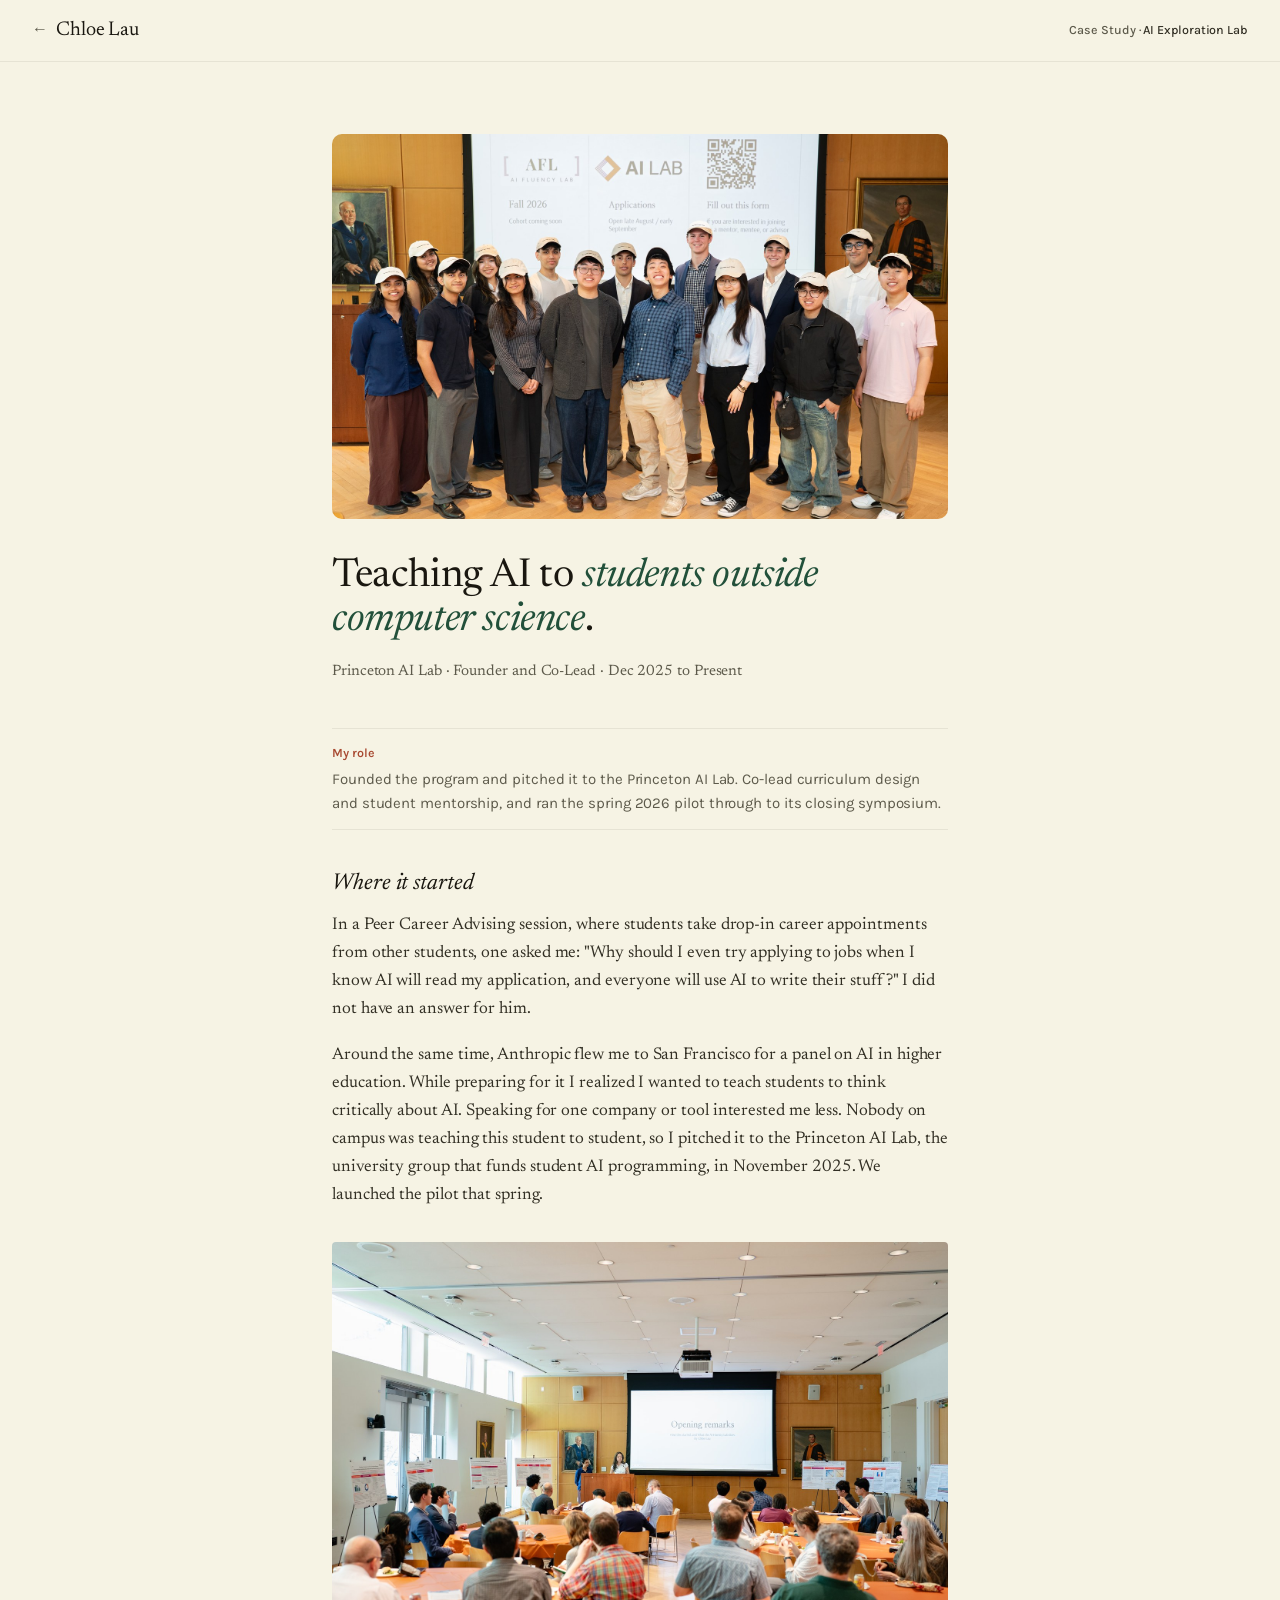
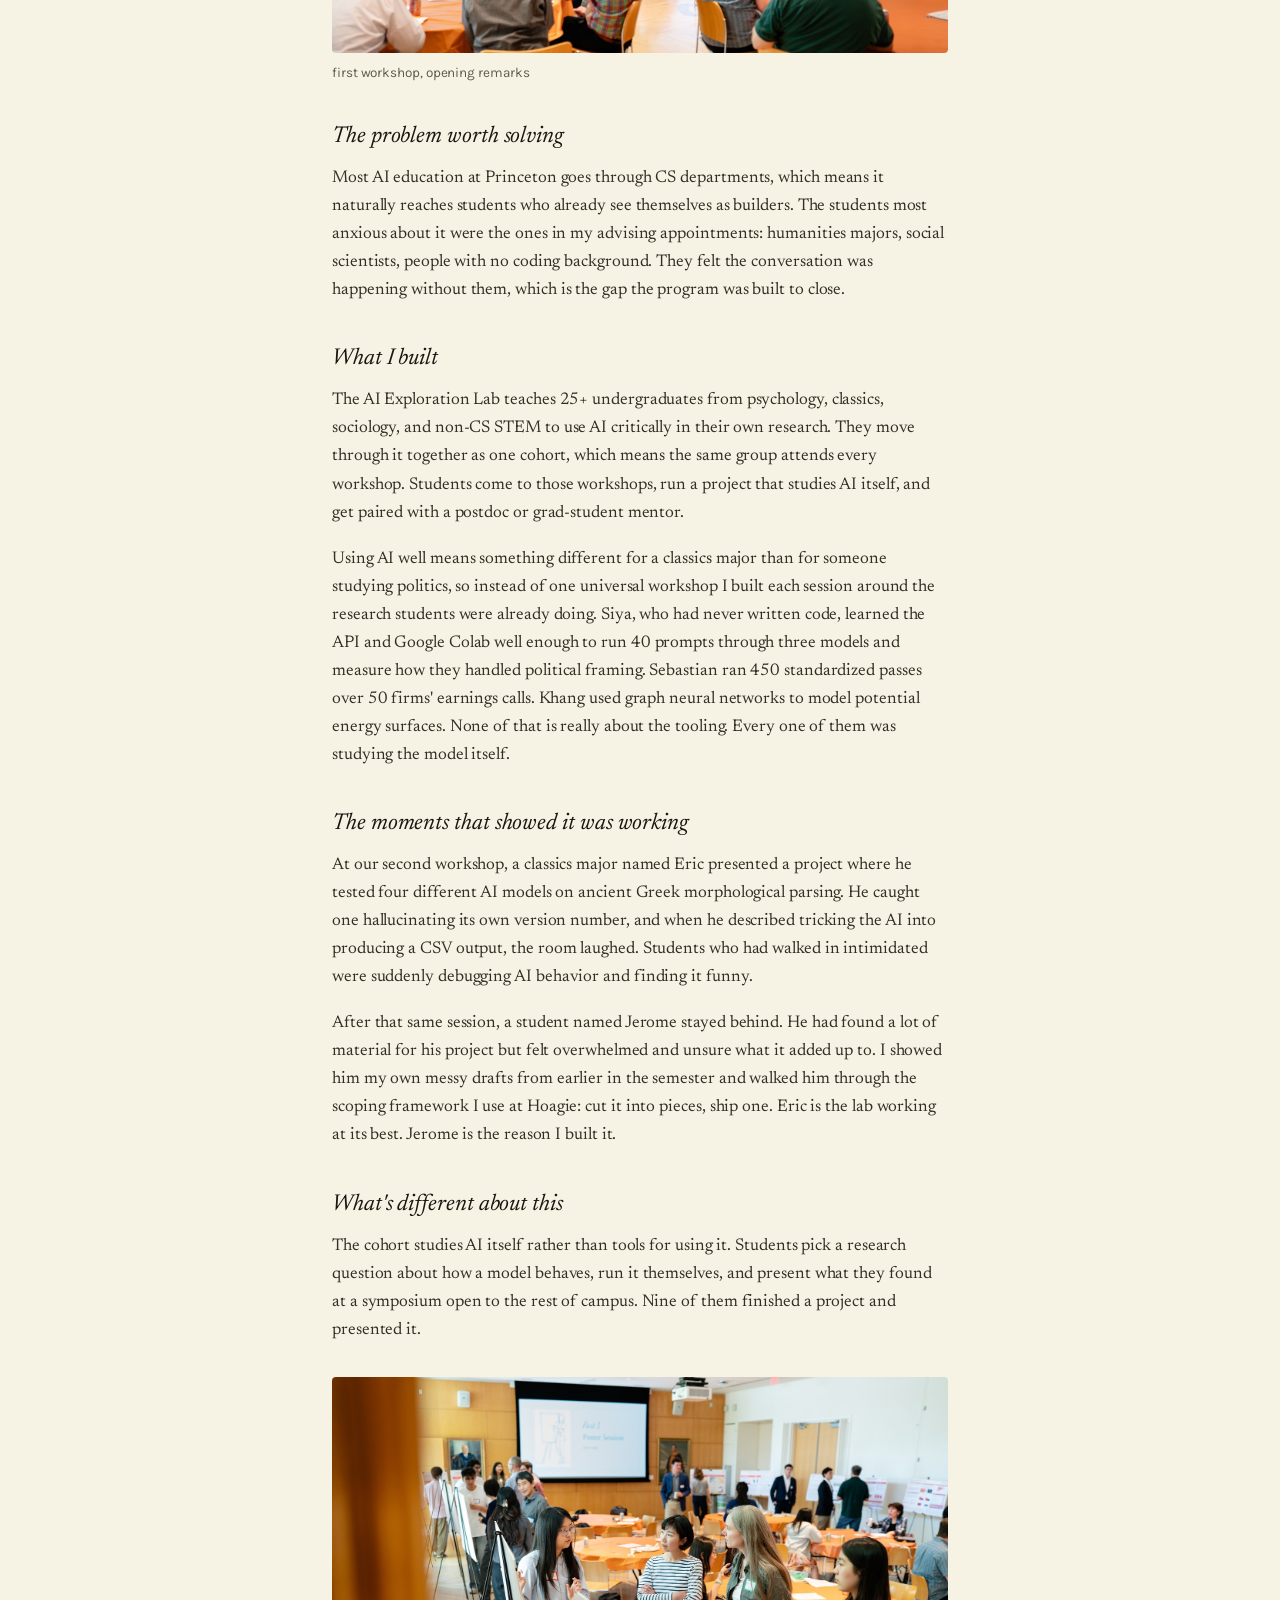
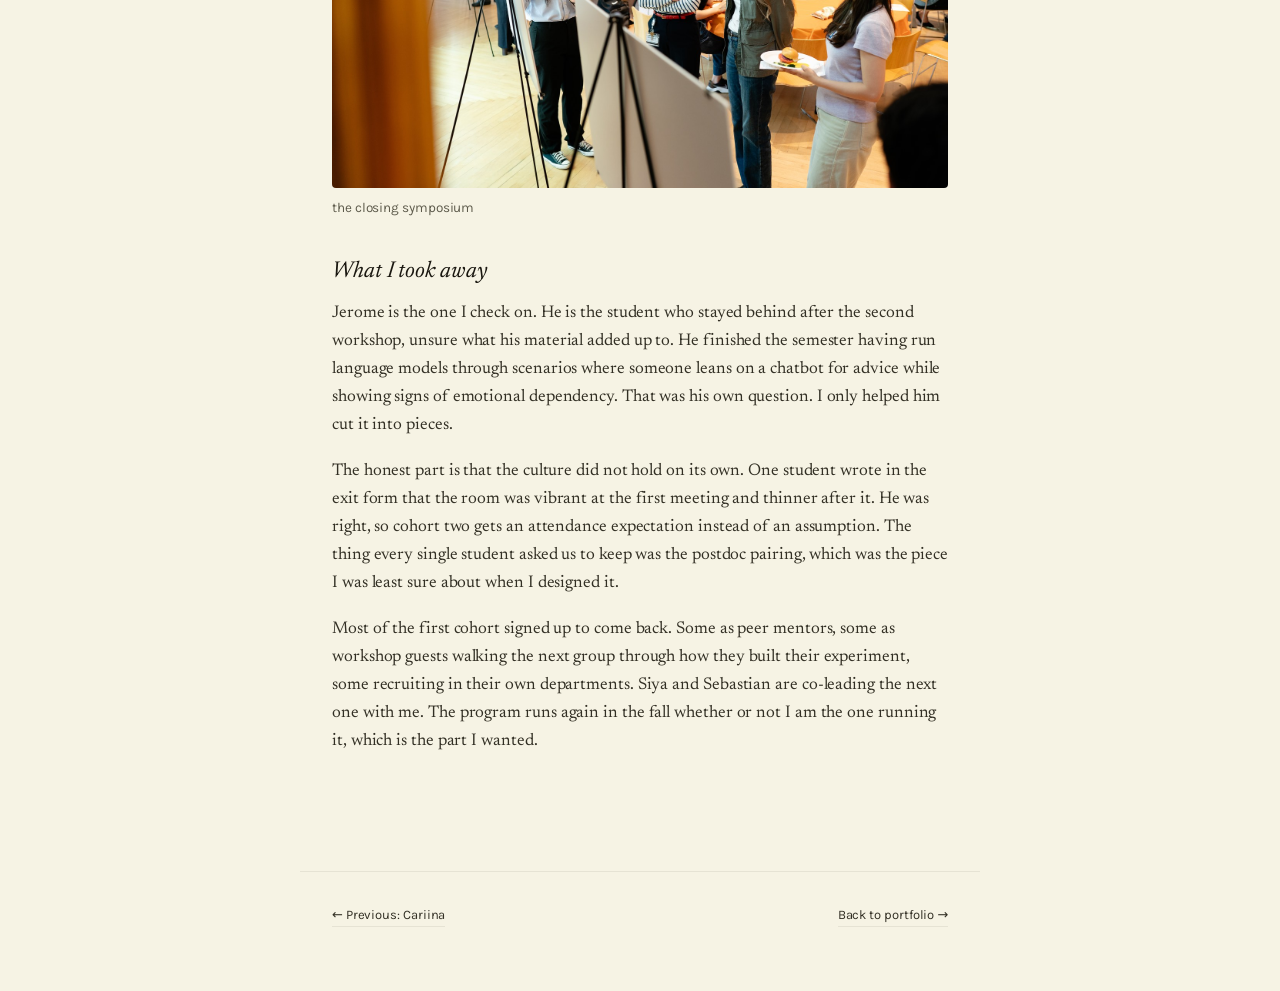
==== case-studies/ai-fluency-lab.html @ 01c72be7 "fix: prev/next chains follow homepage order on case studies and blogs" ====
<!doctype html>
<html lang="en">
<head>
<meta charset="utf-8" />
<meta name="viewport" content="width=device-width,initial-scale=1" />
<title>Teaching AI to students outside computer science · Chloe Lau</title>
<link rel="icon" type="image/png" sizes="32x32" href="../assets/favicon-32.png?v=6" />
<link rel="apple-touch-icon" sizes="180x180" href="../assets/favicon-180.png?v=6" />
<link rel="preconnect" href="https://fonts.googleapis.com" />
<link rel="preconnect" href="https://fonts.gstatic.com" crossorigin />
<link href="https://fonts.googleapis.com/css2?family=Newsreader:ital,opsz,wght@0,6..72,400;0,6..72,500;0,6..72,600;1,6..72,400&family=Karla:wght@400;500&display=swap" rel="stylesheet" />
<link rel="stylesheet" href="../article.css" />
</head>
<body>

<header class="topbar">
  <a class="home" href="../index.html"><span class="arrow">←</span> Chloe Lau</a>
  <span class="crumb">Case Study · <b>AI Exploration Lab</b></span>
</header>

<article>
  <img class="hero-image" src="../assets/ai-fluency-lab-group.jpg" alt="AI Exploration Lab spring 2026 cohort" />
  <h1>Teaching AI to <em>students outside computer science</em>.</h1>
  <div class="meta-block">
    <div class="meta">Princeton AI Lab · Founder and Co-Lead · Dec 2025 to Present</div>
  </div>

  <p class="my-role"><b>My role</b>Founded the program and pitched it to the Princeton AI Lab. Co-lead curriculum design and student mentorship, and ran the spring 2026 pilot through to its closing symposium.</p>

  <h2>Where it started</h2>
  <p>In a Peer Career Advising session, where students take drop-in career appointments from other students, one asked me: "Why should I even try applying to jobs when I know AI will read my application, and everyone will use AI to write their stuff?" I did not have an answer for him.</p>
  <p>Around the same time, Anthropic flew me to San Francisco for a panel on AI in higher education. While preparing for it I realized I wanted to teach students to think critically about AI. Speaking for one company or tool interested me less. Nobody on campus was teaching this student to student, so I pitched it to the Princeton AI Lab, the university group that funds student AI programming, in November 2025. We launched the pilot that spring.</p>

  <figure class="figure">
    <img src="../assets/ai-fluency-lab-opening-remarks.jpg" alt="Opening remarks at the first AI Exploration Lab workshop, spring 2026" />
    <figcaption>first workshop, opening remarks</figcaption>
  </figure>

  <h2>The problem worth solving</h2>
  <p>Most AI education at Princeton goes through CS departments, which means it naturally reaches students who already see themselves as builders. The students most anxious about it were the ones in my advising appointments: humanities majors, social scientists, people with no coding background. They felt the conversation was happening without them, which is the gap the program was built to close.</p>

  <h2>What I built</h2>
  <p>The AI Exploration Lab teaches 25+ undergraduates from psychology, classics, sociology, and non-CS STEM to use AI critically in their own research. They move through it together as one cohort, which means the same group attends every workshop. Students come to those workshops, run a project that studies AI itself, and get paired with a postdoc or grad-student mentor.</p>
  <p>Using AI well means something different for a classics major than for someone studying politics, so instead of one universal workshop I built each session around the research students were already doing. Siya, who had never written code, learned the API and Google Colab well enough to run 40 prompts through three models and measure how they handled political framing. Sebastian ran 450 standardized passes over 50 firms' earnings calls. Khang used graph neural networks to model potential energy surfaces. None of that is really about the tooling. Every one of them was studying the model itself.</p>

  <h2>The moments that showed it was working</h2>
  <p>At our second workshop, a classics major named Eric presented a project where he tested four different AI models on ancient Greek morphological parsing. He caught one hallucinating its own version number, and when he described tricking the AI into producing a CSV output, the room laughed. Students who had walked in intimidated were suddenly debugging AI behavior and finding it funny.</p>
  <p>After that same session, a student named Jerome stayed behind. He had found a lot of material for his project but felt overwhelmed and unsure what it added up to. I showed him my own messy drafts from earlier in the semester and walked him through the scoping framework I use at Hoagie: cut it into pieces, ship one. Eric is the lab working at its best. Jerome is the reason I built it.</p>


  <h2>What's different about this</h2>
  <p>The cohort studies AI itself rather than tools for using it. Students pick a research question about how a model behaves, run it themselves, and present what they found at a symposium open to the rest of campus. Nine of them finished a project and presented it.</p>
  <figure class="figure">
    <img src="../assets/ai-fluency-lab-poster-session.jpg" alt="AI Exploration Lab spring 2026 closing symposium poster session" />
    <figcaption>the closing symposium</figcaption>
  </figure>

  <h2>What I took away</h2>
  <p>Jerome is the one I check on. He is the student who stayed behind after the second workshop, unsure what his material added up to. He finished the semester having run language models through scenarios where someone leans on a chatbot for advice while showing signs of emotional dependency. That was his own question. I only helped him cut it into pieces.</p>
  <p>The honest part is that the culture did not hold on its own. One student wrote in the exit form that the room was vibrant at the first meeting and thinner after it. He was right, so cohort two gets an attendance expectation instead of an assumption. The thing every single student asked us to keep was the postdoc pairing, which was the piece I was least sure about when I designed it.</p>
  <p>Most of the first cohort signed up to come back. Some as peer mentors, some as workshop guests walking the next group through how they built their experiment, some recruiting in their own departments. Siya and Sebastian are co-leading the next one with me. The program runs again in the fall whether or not I am the one running it, which is the part I wanted.</p>
</article>

<footer class="article-footer">
  <a href="cariina.html">← Previous: Cariina</a>
  <a href="../index.html">Back to portfolio →</a>
</footer>

</body>
</html>
---- article.css ----
/* Sub-page article styles. Tokens mirror index.html. */

:root{
  --bone:#F6F3E4;
  --bone-2:#E6E0CB;
  --paper:#FBF9F0;
  --panel:#FDFCF6;
  --ink:#1A1710;
  --ink-2:#322F24;
  --muted:#5D5A4B;
  --forest:#31694A;
  --forest-2:#2E6138;
  --slate:#22503A;
  --slate-2:#17351F;
  --clay:#A84A32;
  --clay-2:#8E3D2A;
  --hair:rgba(26,23,13,0.10);
  --line:rgba(26,23,13,0.07);
  --green-dim:#FBF7E6;
  --slate-dim:#EDE4C4;
  /* one place to change a typeface. Never hardcode a family below. */
  --font-heading:'Newsreader',Georgia,serif;
  --font-body:'Newsreader',Georgia,serif;
  --font-meta:'Karla',ui-sans-serif,system-ui,sans-serif;}

*{box-sizing:border-box;margin:0;padding:0}
html{scroll-behavior:smooth}
html,body{
  background:var(--bone);
  color:var(--ink);
  font-family:var(--font-body);
  -webkit-font-smoothing:antialiased;
  text-rendering:optimizeLegibility;
  font-size:16px;
  line-height:1.65;
  font-weight:400;
  letter-spacing:-0.005em;}
a{color:inherit;text-decoration:none}
::selection{background:var(--slate);color:var(--bone)}


/* Top bar */
.topbar{
  position:sticky;top:0;z-index:10;
  background:rgba(246,243,228,0.94);
  backdrop-filter:blur(8px);
  border-bottom:1px solid var(--line);
  padding:14px 32px;
  display:flex;align-items:center;justify-content:space-between;}
.topbar .home{
  font-family:var(--font-heading);
  font-size:20px;
  color:var(--ink);
  display:inline-flex;align-items:center;gap:8px;
  transition:color .15s;}
.topbar .home:hover{color:var(--slate-2)}
.topbar .home .arrow{font-size:16px;color:var(--muted)}
.topbar .crumb{
  font-family:var(--font-meta);
  font-weight:500;
  font-size:12.5px;
  color:var(--muted);}
.topbar .crumb b{color:var(--ink-2);font-weight:500}

/* Article shell */
article{
  max-width:680px;
  margin:0 auto;
  padding:72px 32px 96px;}

/* Hero image (above the title) */
.hero-image{
  display:block;
  width:100%;
  aspect-ratio:16/10;
  object-fit:cover;
  border-radius:10px;
  margin-bottom:36px;}

/* Inline body figure with caption */
.figure{
  margin:32px 0;
  display:block;}
.figure img{
  display:block;
  width:100%;
  height:auto;
  border-radius:4px;
  background:var(--bone-2);}
.figure figcaption{
  font-family:var(--font-meta);
  font-size:13.5px;
  color:var(--muted);
  margin-top:10px;
  line-height:1.5;}

/* Article title */
article h1{
  font-family:var(--font-heading);
  font-weight:400;
  font-size:clamp(28px,4.4vw,40px);
  line-height:1.1;
  letter-spacing:-0.01em;
  color:var(--ink);
  margin-bottom:18px;}
article h1 em{
  font-style:italic;
  color:var(--slate);}

/* Subhead meta lines */
.meta{
  font-family:var(--font-body);
  font-size:15px;
  color:var(--muted);
  line-height:1.5;
  margin-bottom:6px;}
.meta-block{margin-bottom:44px}
.my-role{font-family:var(--font-meta);font-size:15px;color:var(--muted);margin:14px 0 32px;padding:14px 0;border-top:1px solid var(--line);border-bottom:1px solid var(--line);line-height:1.6}
.my-role b{font-style:normal;font-weight:600;font-size:12.5px;display:block;margin-bottom:4px;color:var(--slate)}

/* Section headings inside article */
article h2{
  font-family:var(--font-heading);
  font-weight:400;
  font-style:italic;
  font-size:23px;
  line-height:1.22;
  color:var(--ink);
  margin:40px 0 14px;}
article h3{
  font-family:var(--font-body);
  font-weight:600;
  font-size:17px;
  color:var(--ink);
  margin:28px 0 8px;
  letter-spacing:0;}

/* Body copy */
article p{
  font-size:17px;
  line-height:1.65;
  color:var(--ink-2);
  margin-bottom:18px;}
article p + p{margin-top:0}
article em{font-style:italic;color:var(--slate)}
article strong{font-weight:500;color:var(--ink)}

/* Pull quotes */
article blockquote{
  font-family:var(--font-heading);
  font-style:italic;
  font-size:20px;
  line-height:1.4;
  color:var(--ink);
  border-left:2px solid var(--slate);
  padding:8px 0 8px 22px;
  margin:28px 0 28px 8px;}

/* Lists */
article ul{
  margin:8px 0 24px;
  padding-left:22px;}
article ul li{
  font-size:17px;
  line-height:1.65;
  color:var(--ink-2);
  margin-bottom:8px;}
article ul li::marker{color:var(--slate)}

/* Section kicker (small mono label above a case-study h2) */
.kicker{
  font-family:var(--font-meta);
  font-weight:500;
  font-size:12.5px;
  color:var(--muted);
  display:block;
  margin:40px 0 0;}
.kicker + h2{margin-top:4px}

/* Case-study sub-index (visible spine of sections) */
.subindex{
  font-family:var(--font-meta);
  font-size:12.5px;
  color:var(--muted);
  padding:14px 0;
  margin:0 0 8px;
  border-top:1px solid var(--line);
  border-bottom:1px solid var(--line);
  line-height:1.95;}
.subindex b{
  font-family:var(--font-meta);
  display:block;
  color:var(--slate);
  font-weight:600;font-size:12.5px;
  margin-bottom:6px;}
.subindex a{color:var(--ink-2);border-bottom:1px solid var(--hair);padding-bottom:1px;transition:color .15s ease,border-color .15s ease}
.subindex a:hover{color:var(--slate);border-color:var(--slate)}
.subindex .sep{opacity:0.35;margin:0 7px}


/* Footer */
.article-footer{
  font-family:var(--font-meta);
  max-width:680px;
  margin:0 auto;
  padding:32px 32px 64px;
  border-top:1px solid var(--line);
  display:flex;justify-content:space-between;align-items:center;
  font-size:13px;color:var(--muted);}
.article-footer a{
  color:var(--ink-2);
  border-bottom:1px solid var(--line);
  padding-bottom:1px;
  transition:color .15s, border-color .15s;}
.article-footer a:hover{color:var(--slate-2);border-color:var(--slate)}

.topbar .crumb{min-width:0;white-space:nowrap;overflow:hidden;text-overflow:ellipsis;max-width:55%}

@media (max-width:767px){
  .topbar{padding:12px 20px}
  article{padding:48px 20px 72px}
  .article-footer{padding:24px 20px 48px;flex-direction:column;gap:12px;align-items:flex-start}
  article h1{font-size:34px}
  article h2{font-size:24px;margin-top:36px}
  article p, article ul li{font-size:16px}

  /* Tap targets: min 44px height for touch accessibility */
  .subindex a{display:inline-block;padding:11px 0 1px}
  .article-footer a{display:inline-block;padding:11px 0 1px}
}

/* Phone landscape: don't spend 1.5 screens on padding + hero before the title */
@media (max-height:500px) and (max-width:1023px){
  article{padding-top:28px}
  .hero-image{aspect-ratio:21/9;margin-bottom:20px}
  .topbar{padding:8px 20px}
}

/* ─── Print / Save as PDF ─── */
@media print{
  *,*::before,*::after{
    -webkit-print-color-adjust:exact !important;
    print-color-adjust:exact !important;
    color-adjust:exact !important;}
  @page{size:Letter;margin:0.5in}

  html,body{background:var(--bone) !important;color:var(--ink) !important}
  body{font-size:11.5px;line-height:1.6}

  /* Strip sticky behavior + interactivity */
  .topbar{position:static !important;background:var(--bone) !important;backdrop-filter:none !important;padding:0 0 14px;border-bottom:1px solid var(--line) !important}
  .article-footer{margin-top:32px}
  .article-footer a{color:var(--ink-2) !important;border-bottom:none}
  article h1{font-size:clamp(28px,4.4vw,40px)}
  article h2{font-size:23px}
  article p, article ul li{font-size:15px}
  .article-footer{flex-direction:row;align-items:center;padding:32px 0 0}

  /* Article column relaxes for the printable area */
  article{padding:18px 0 0 !important; max-width:100% !important}

  /* Prevent breaks inside small blocks */
  article h2, article h3{break-after:avoid; page-break-after:avoid}
  article blockquote, .meta-block, .figure{break-inside:avoid; page-break-inside:avoid}

  /* Make link styling quiet in print */
  a{color:inherit;text-decoration:none}
}

/* Second accent, mirroring index.html. See --clay note there. */
.my-role b{color:var(--clay)}
.article-nav a:hover{color:var(--clay)}
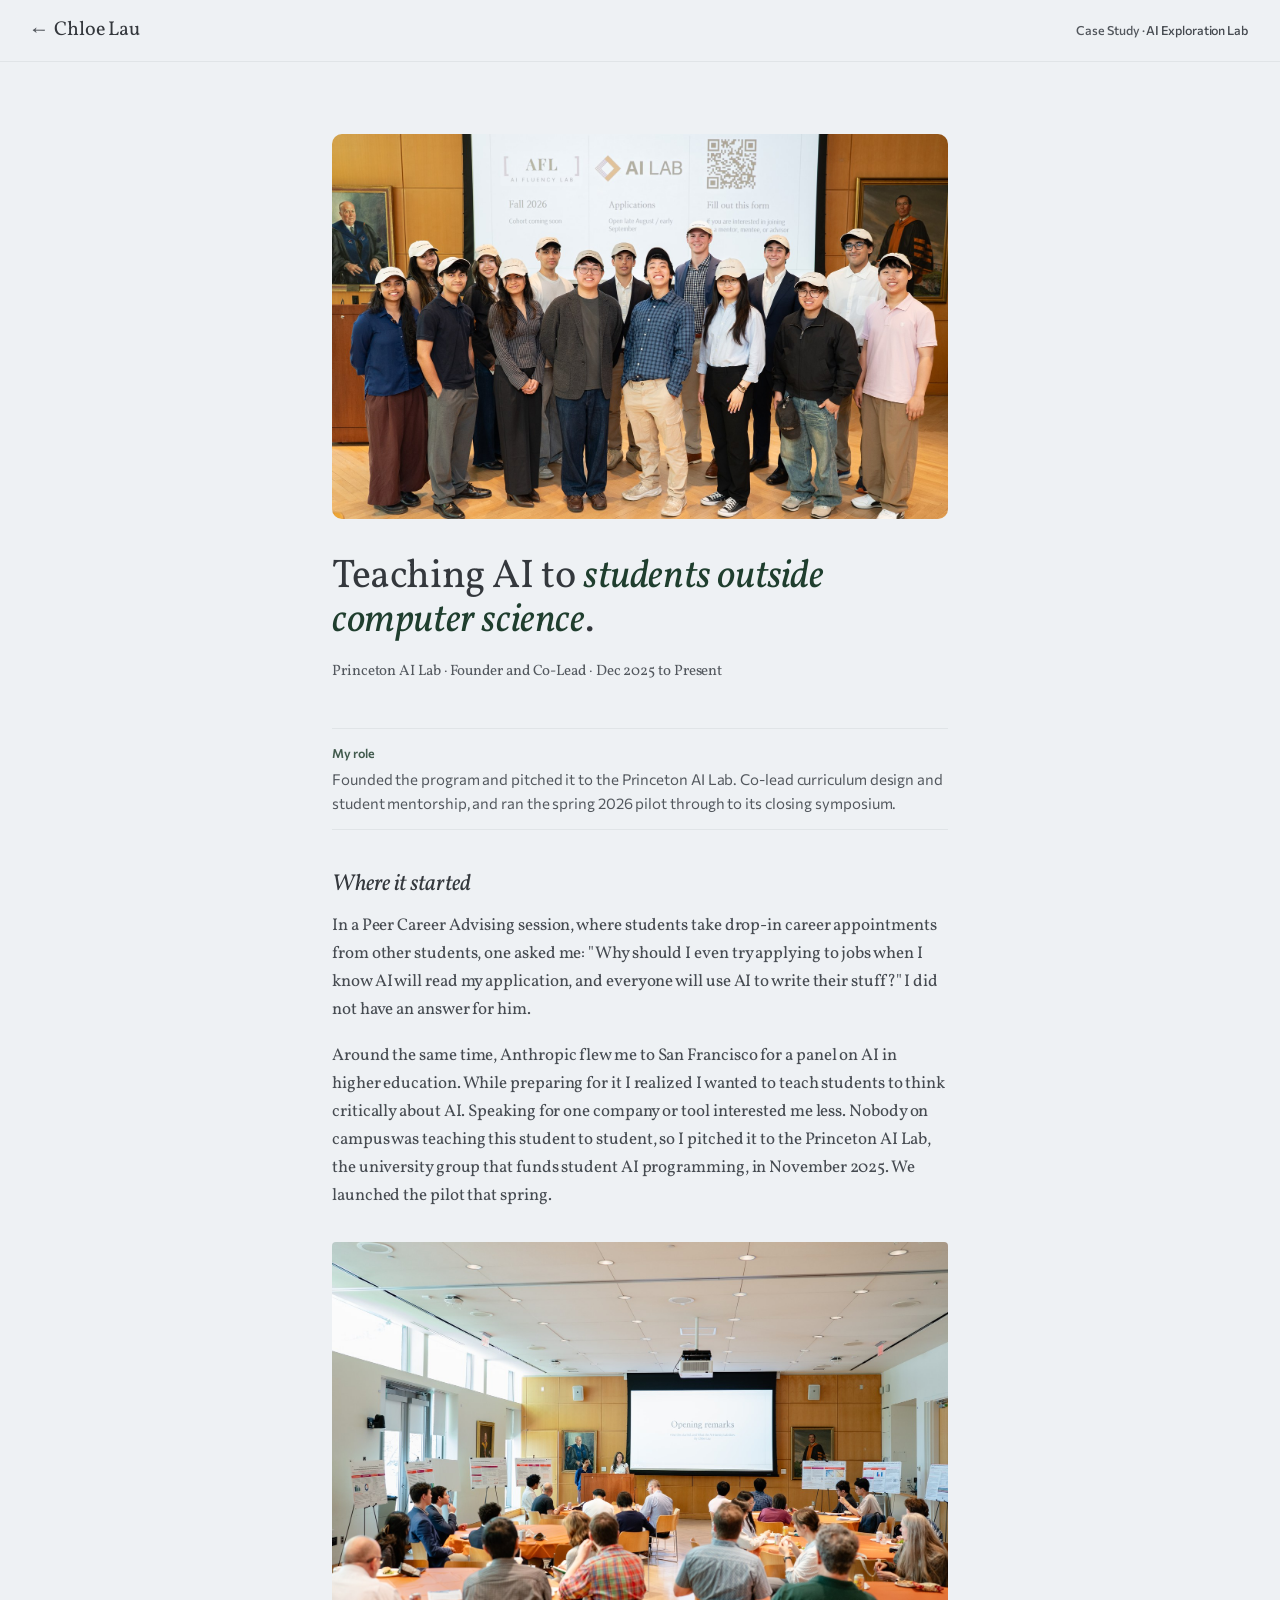
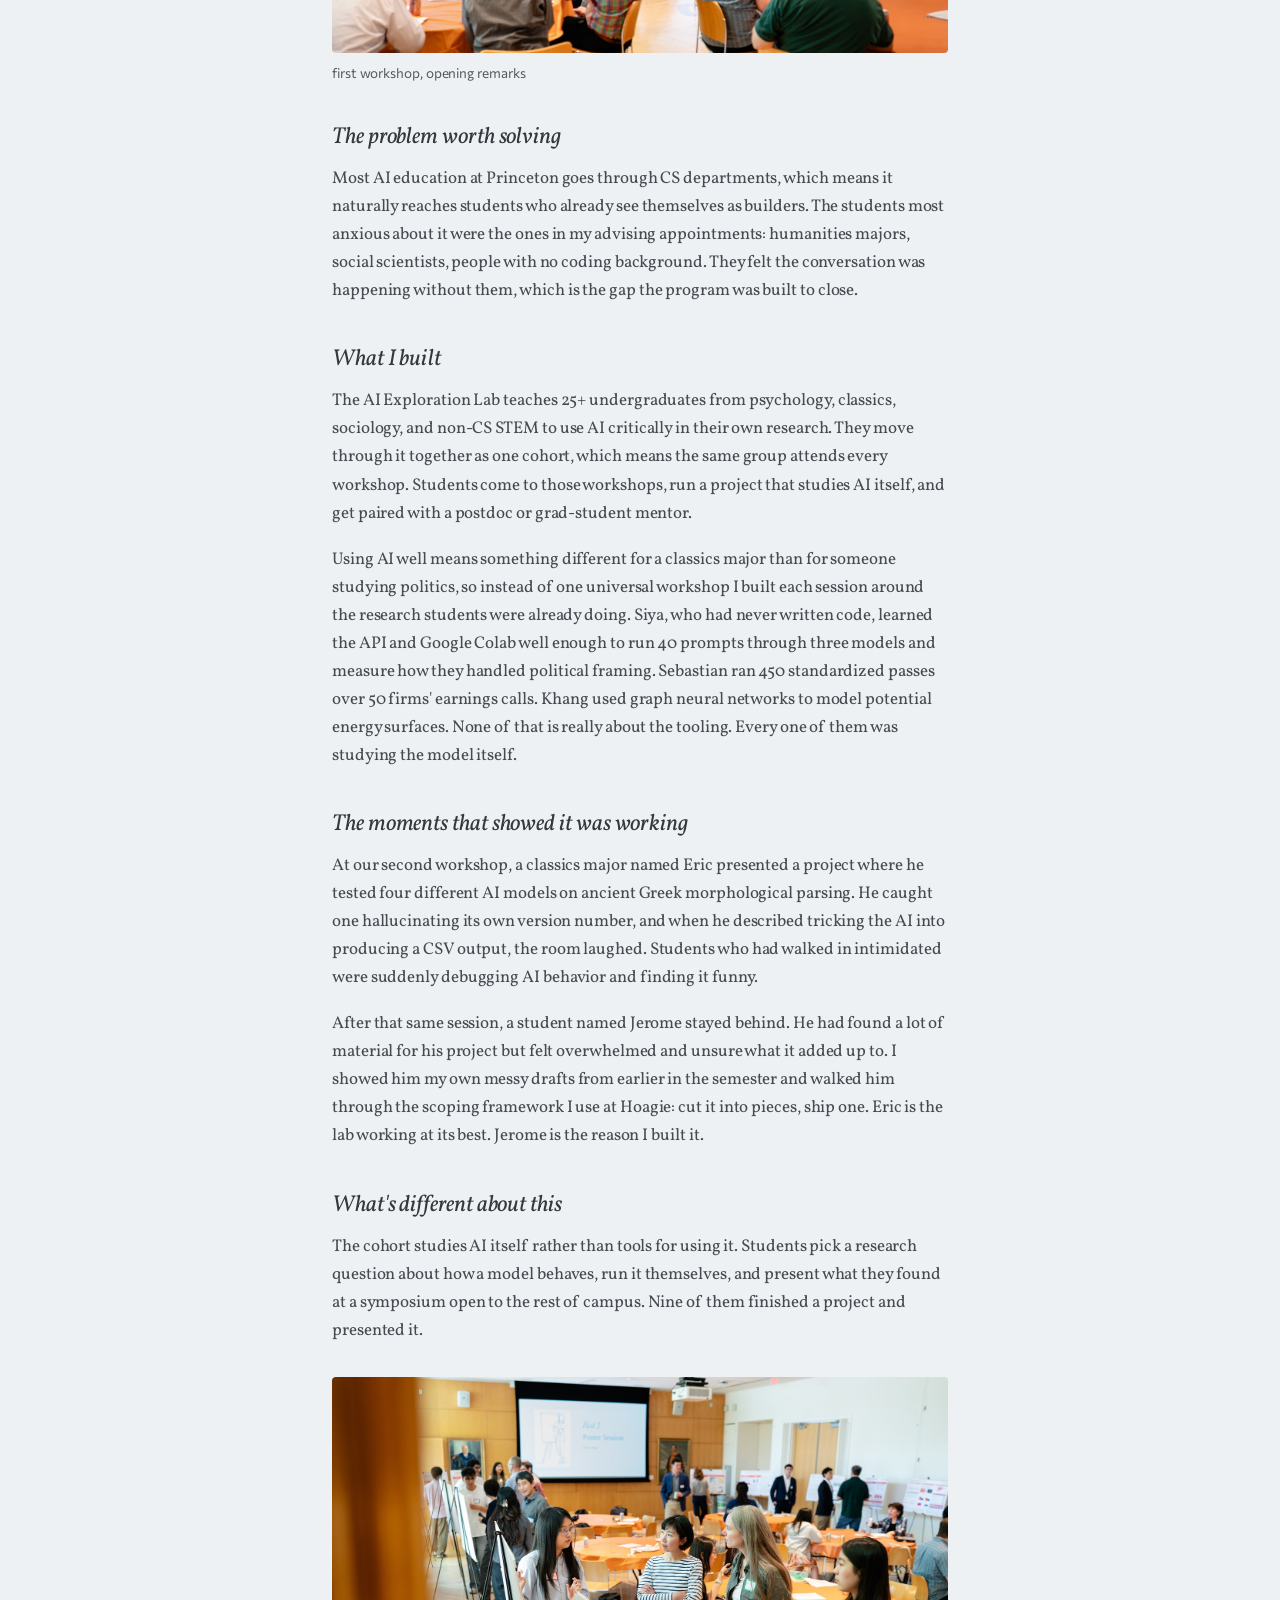
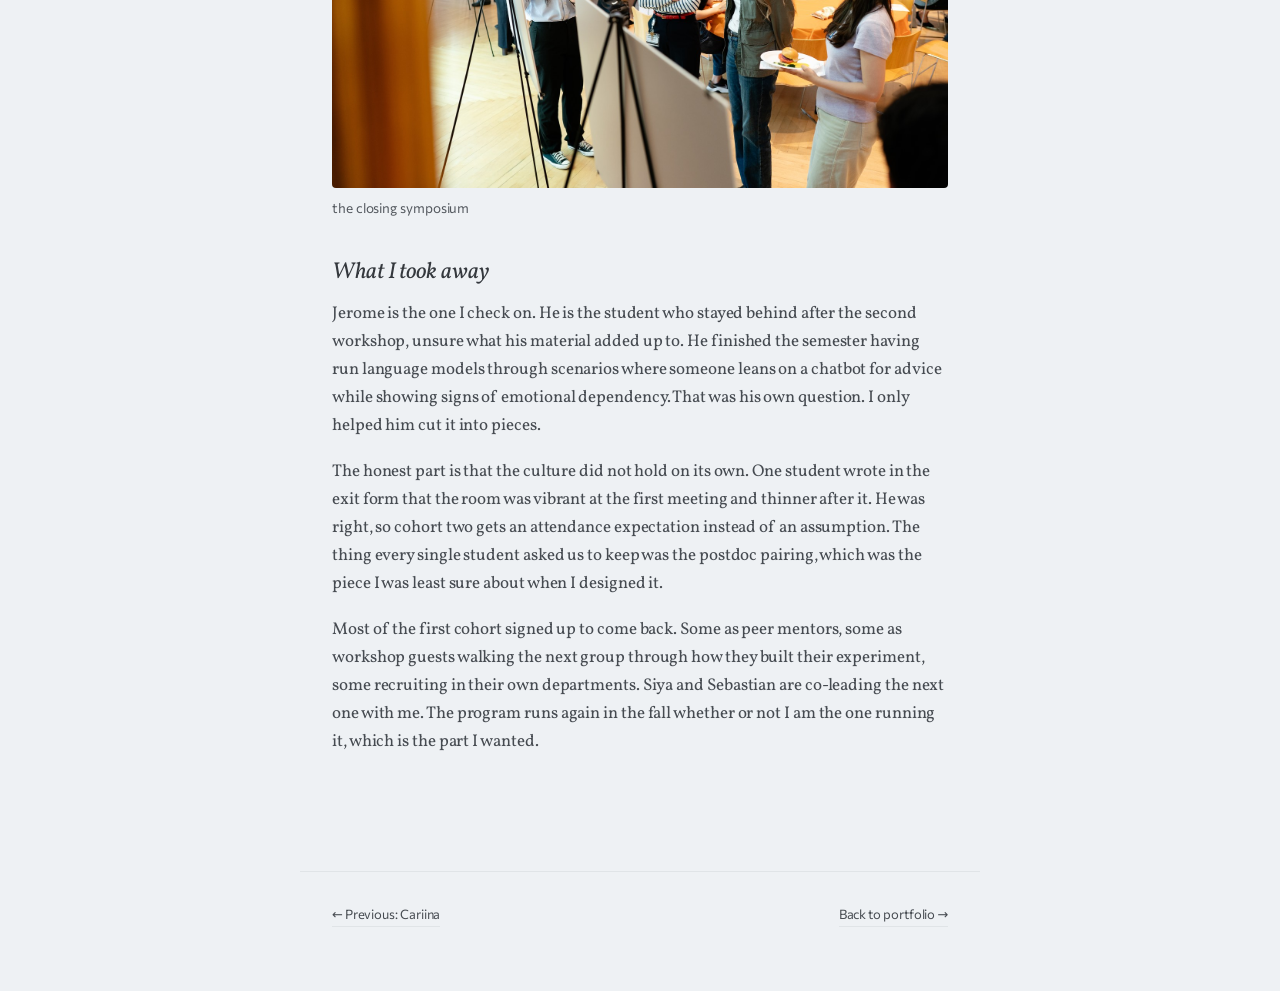
==== commit d0e30c7b: "type: Vollkorn body and Commissioner metadata on all nine pages Newsreader and Karla retired (Karla " ====
--- a/case-studies/ai-fluency-lab.html
+++ b/case-studies/ai-fluency-lab.html
@@ -8,7 +8,7 @@
 <link rel="apple-touch-icon" sizes="180x180" href="../assets/favicon-180.png?v=6" />
 <link rel="preconnect" href="https://fonts.googleapis.com" />
 <link rel="preconnect" href="https://fonts.gstatic.com" crossorigin />
-<link href="https://fonts.googleapis.com/css2?family=Newsreader:ital,opsz,wght@0,6..72,400;0,6..72,500;0,6..72,600;1,6..72,400&family=Karla:wght@400;500&display=swap" rel="stylesheet" />
+<link href="https://fonts.googleapis.com/css2?family=Vollkorn:ital,wght@0,400;0,500;0,600;1,400&family=Commissioner:wght@400;500&display=swap" rel="stylesheet" />
 <link rel="stylesheet" href="../article.css" />
 </head>
 <body>
--- a/article.css
+++ b/article.css
@@ -1,27 +1,23 @@
+html{-webkit-text-size-adjust:100%;text-size-adjust:100%;overflow-x:clip}
+body{overflow-x:clip}
 /* Sub-page article styles. Tokens mirror index.html. */
 
 :root{
-  --bone:#F6F3E4;
-  --bone-2:#E6E0CB;
-  --paper:#FBF9F0;
-  --panel:#FDFCF6;
-  --ink:#1A1710;
-  --ink-2:#322F24;
-  --muted:#5D5A4B;
-  --forest:#31694A;
-  --forest-2:#2E6138;
-  --slate:#22503A;
-  --slate-2:#17351F;
-  --clay:#A84A32;
-  --clay-2:#8E3D2A;
-  --hair:rgba(26,23,13,0.10);
-  --line:rgba(26,23,13,0.07);
-  --green-dim:#FBF7E6;
-  --slate-dim:#EDE4C4;
+  --bone:#EEF1F4;
+  --bone-2:#DDE3E9;
+  --ink:#34383D;
+  --ink-2:#464B51;
+  --muted:#53585E;
+  --forest:#2C543F;
+  --forest-2:#425B4E;
+  --slate:#1F3E2E;
+  --slate-2:#172E22;
+  --hair:rgba(52,56,61,0.10);
+  --line:rgba(52,56,61,0.07);
   /* one place to change a typeface. Never hardcode a family below. */
-  --font-heading:'Newsreader',Georgia,serif;
-  --font-body:'Newsreader',Georgia,serif;
-  --font-meta:'Karla',ui-sans-serif,system-ui,sans-serif;}
+  --font-heading:'Vollkorn',Georgia,serif;
+  --font-body:'Vollkorn',Georgia,serif;
+  --font-meta:'Commissioner',ui-sans-serif,system-ui,sans-serif;}
 
 *{box-sizing:border-box;margin:0;padding:0}
 html{scroll-behavior:smooth}
@@ -42,7 +38,7 @@
 /* Top bar */
 .topbar{
   position:sticky;top:0;z-index:10;
-  background:rgba(246,243,228,0.94);
+  background:rgba(238,241,244,0.94);
   backdrop-filter:blur(8px);
   border-bottom:1px solid var(--line);
   padding:14px 32px;
@@ -267,6 +263,6 @@
   a{color:inherit;text-decoration:none}
 }
 
-/* Second accent, mirroring index.html. See --clay note there. */
-.my-role b{color:var(--clay)}
-.article-nav a:hover{color:var(--clay)}
+/* Second accent: the lighter pen green */
+.my-role b{color:var(--forest-2)}
+.article-nav a:hover{color:var(--forest-2)}
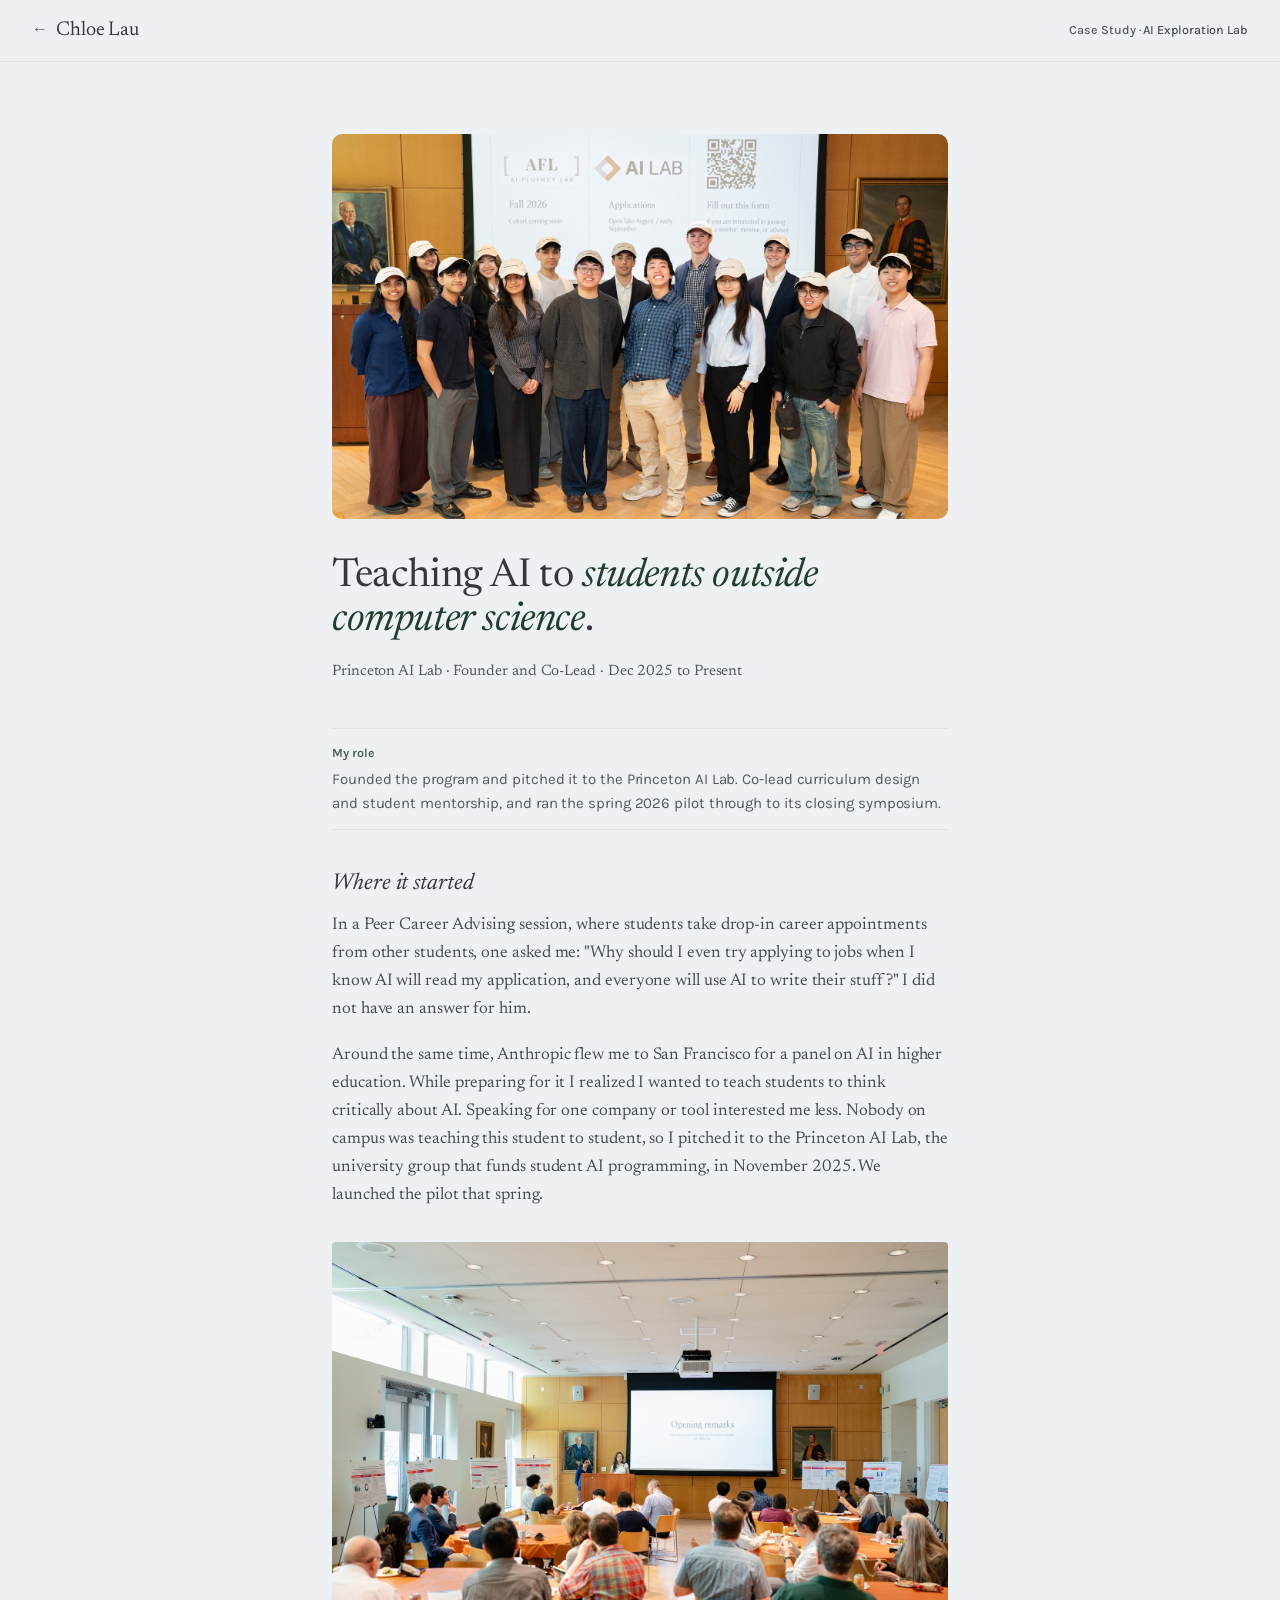
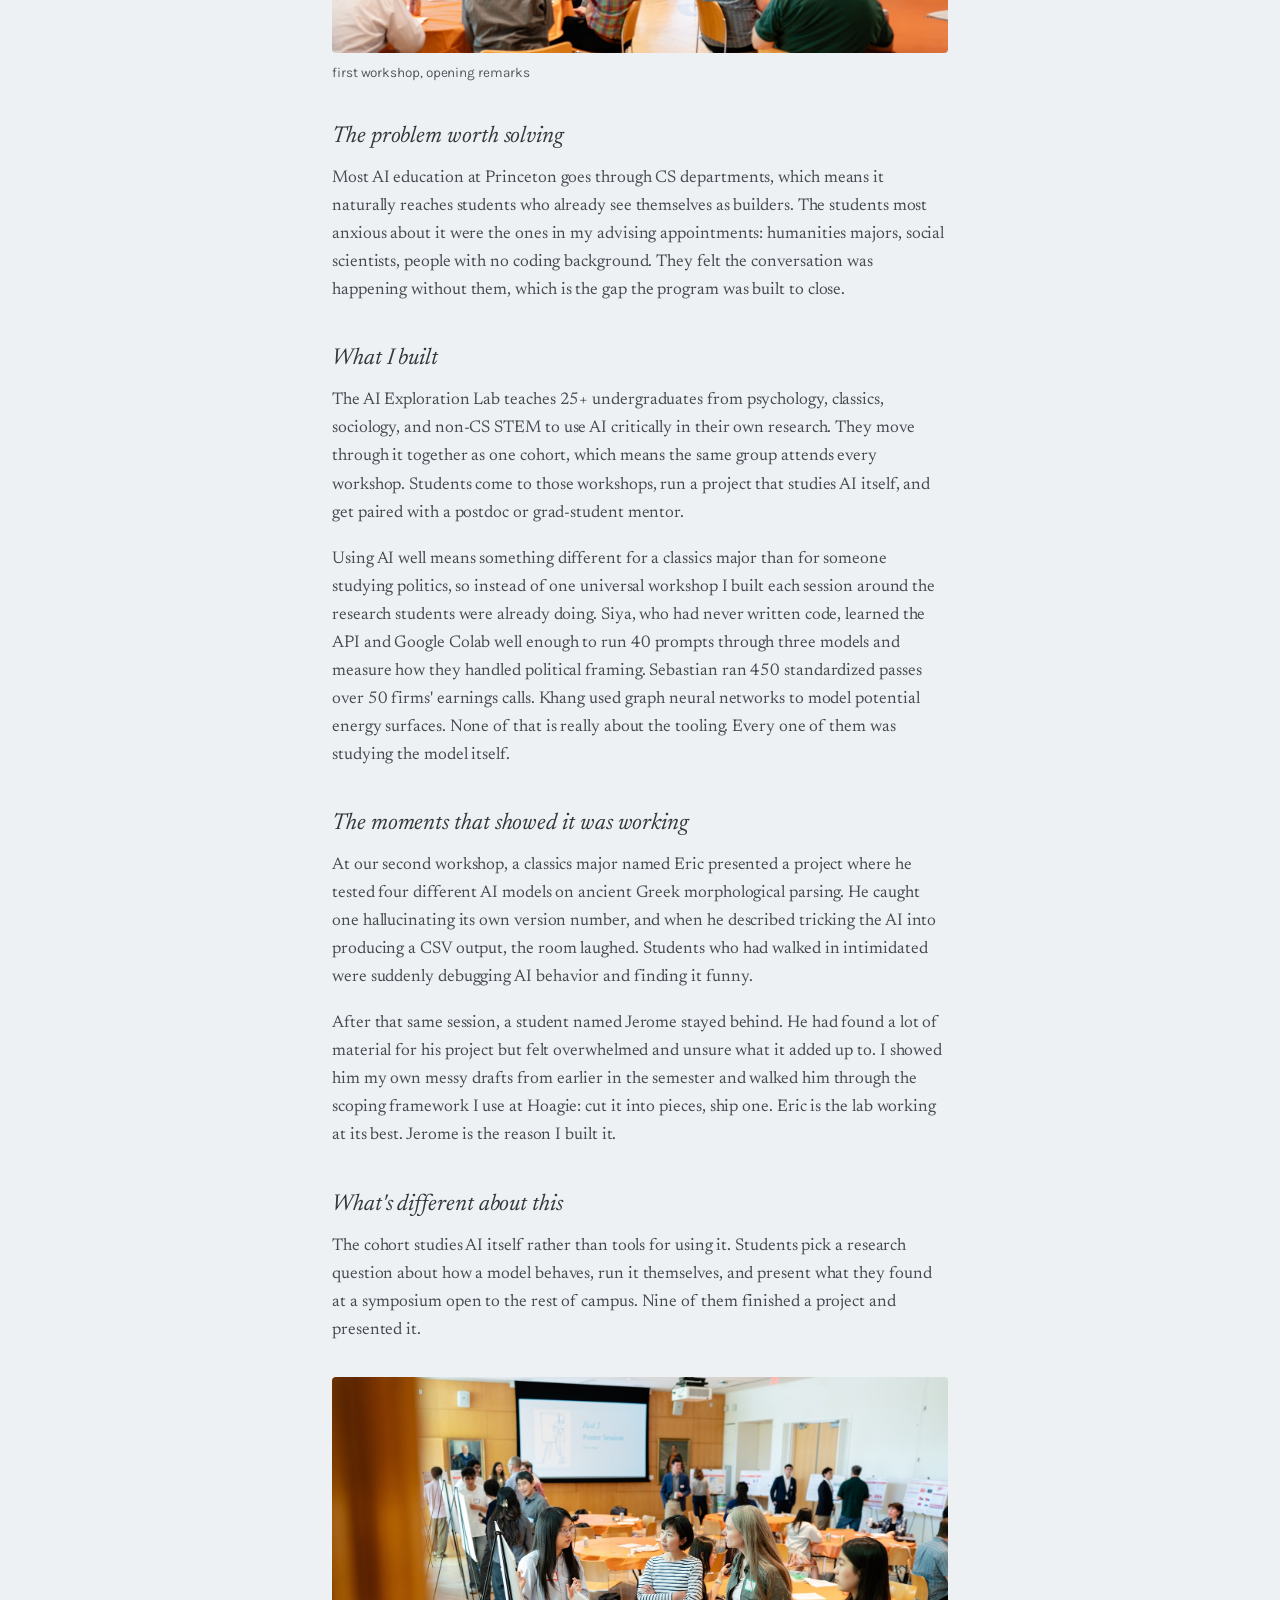
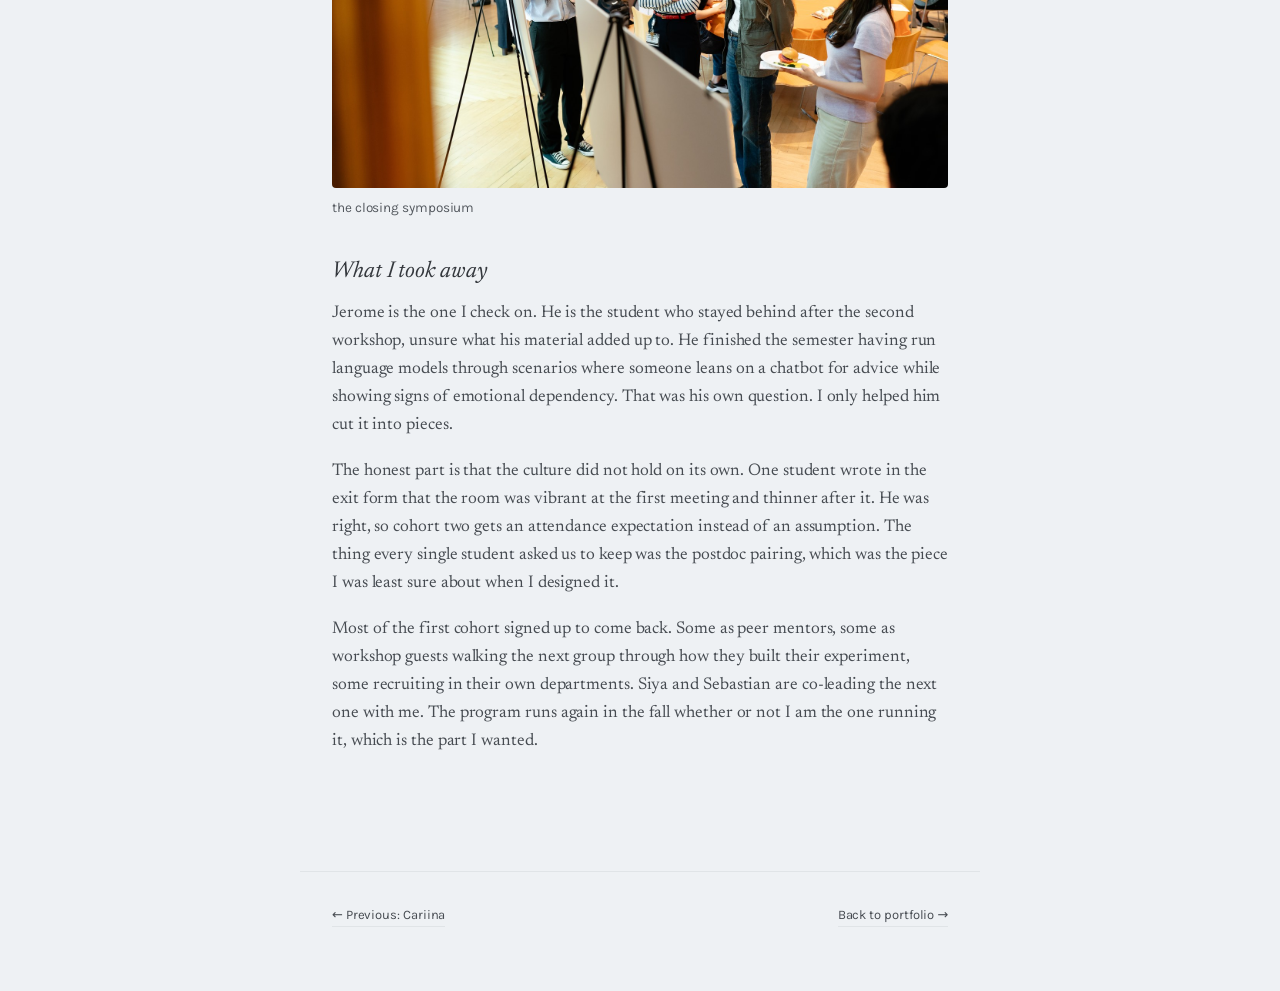
==== commit 1f6ba60e: "type: back to Newsreader + Karla by the owner's choice; Cariina row opens on her quote Chose option " ====
--- a/case-studies/ai-fluency-lab.html
+++ b/case-studies/ai-fluency-lab.html
@@ -8,7 +8,7 @@
 <link rel="apple-touch-icon" sizes="180x180" href="../assets/favicon-180.png?v=6" />
 <link rel="preconnect" href="https://fonts.googleapis.com" />
 <link rel="preconnect" href="https://fonts.gstatic.com" crossorigin />
-<link href="https://fonts.googleapis.com/css2?family=Vollkorn:ital,wght@0,400;0,500;0,600;1,400&family=Commissioner:wght@400;500&display=swap" rel="stylesheet" />
+<link href="https://fonts.googleapis.com/css2?family=Newsreader:ital,opsz,wght@0,6..72,400;0,6..72,500;0,6..72,600;1,6..72,400&family=Karla:wght@400;500&display=swap" rel="stylesheet" />
 <link rel="stylesheet" href="../article.css" />
 </head>
 <body>
--- a/article.css
+++ b/article.css
@@ -15,9 +15,9 @@
   --hair:rgba(52,56,61,0.10);
   --line:rgba(52,56,61,0.07);
   /* one place to change a typeface. Never hardcode a family below. */
-  --font-heading:'Vollkorn',Georgia,serif;
-  --font-body:'Vollkorn',Georgia,serif;
-  --font-meta:'Commissioner',ui-sans-serif,system-ui,sans-serif;}
+  --font-heading:'Newsreader',Georgia,serif;
+  --font-body:'Newsreader',Georgia,serif;
+  --font-meta:'Karla',ui-sans-serif,system-ui,sans-serif;}
 
 *{box-sizing:border-box;margin:0;padding:0}
 html{scroll-behavior:smooth}
@@ -266,3 +266,7 @@
 /* Second accent: the lighter pen green */
 .my-role b{color:var(--forest-2)}
 .article-nav a:hover{color:var(--forest-2)}
+
+/* Poems: a shaped poem keeps its line lengths; it scrolls sideways on narrow screens instead of wrapping */
+article p.shape{white-space:nowrap;overflow-x:auto;font-size:15px;line-height:1.6;margin-bottom:14px}
+@media (max-width:767px){article p.shape{font-size:12.5px}}
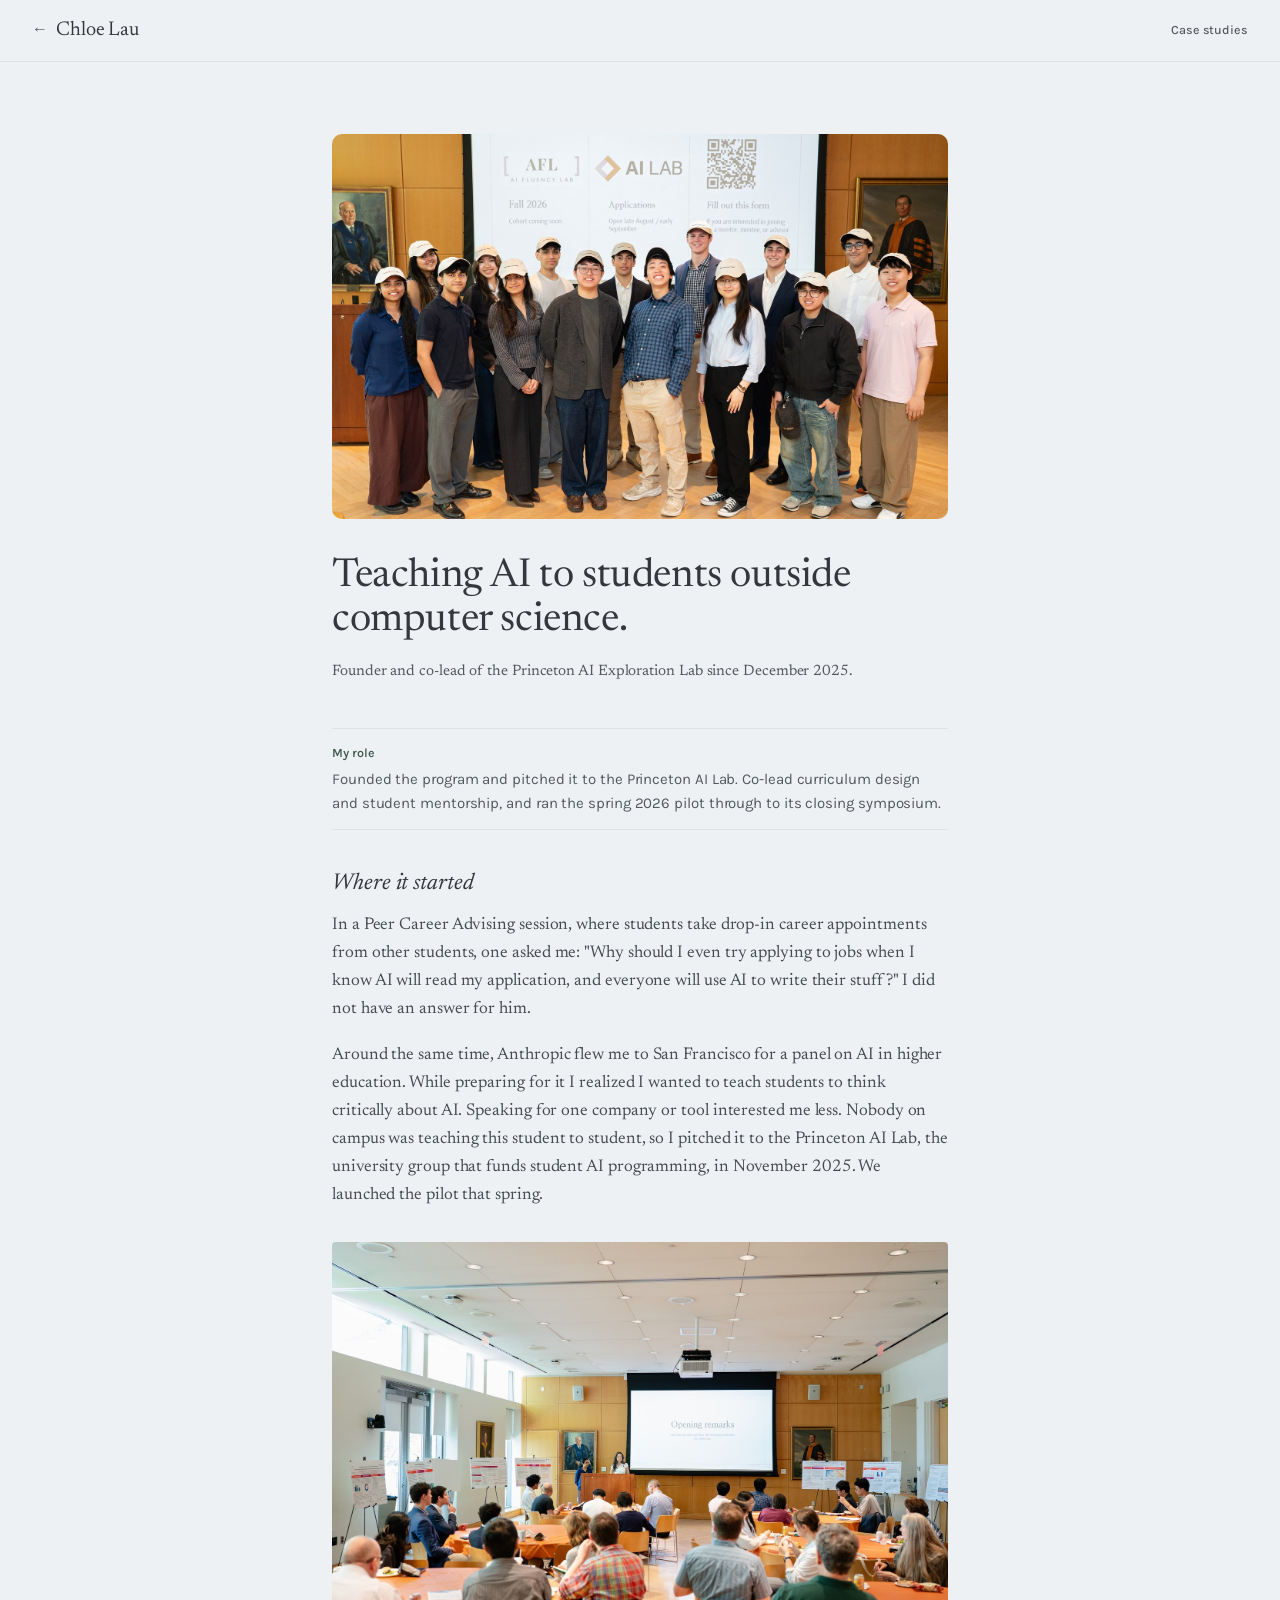
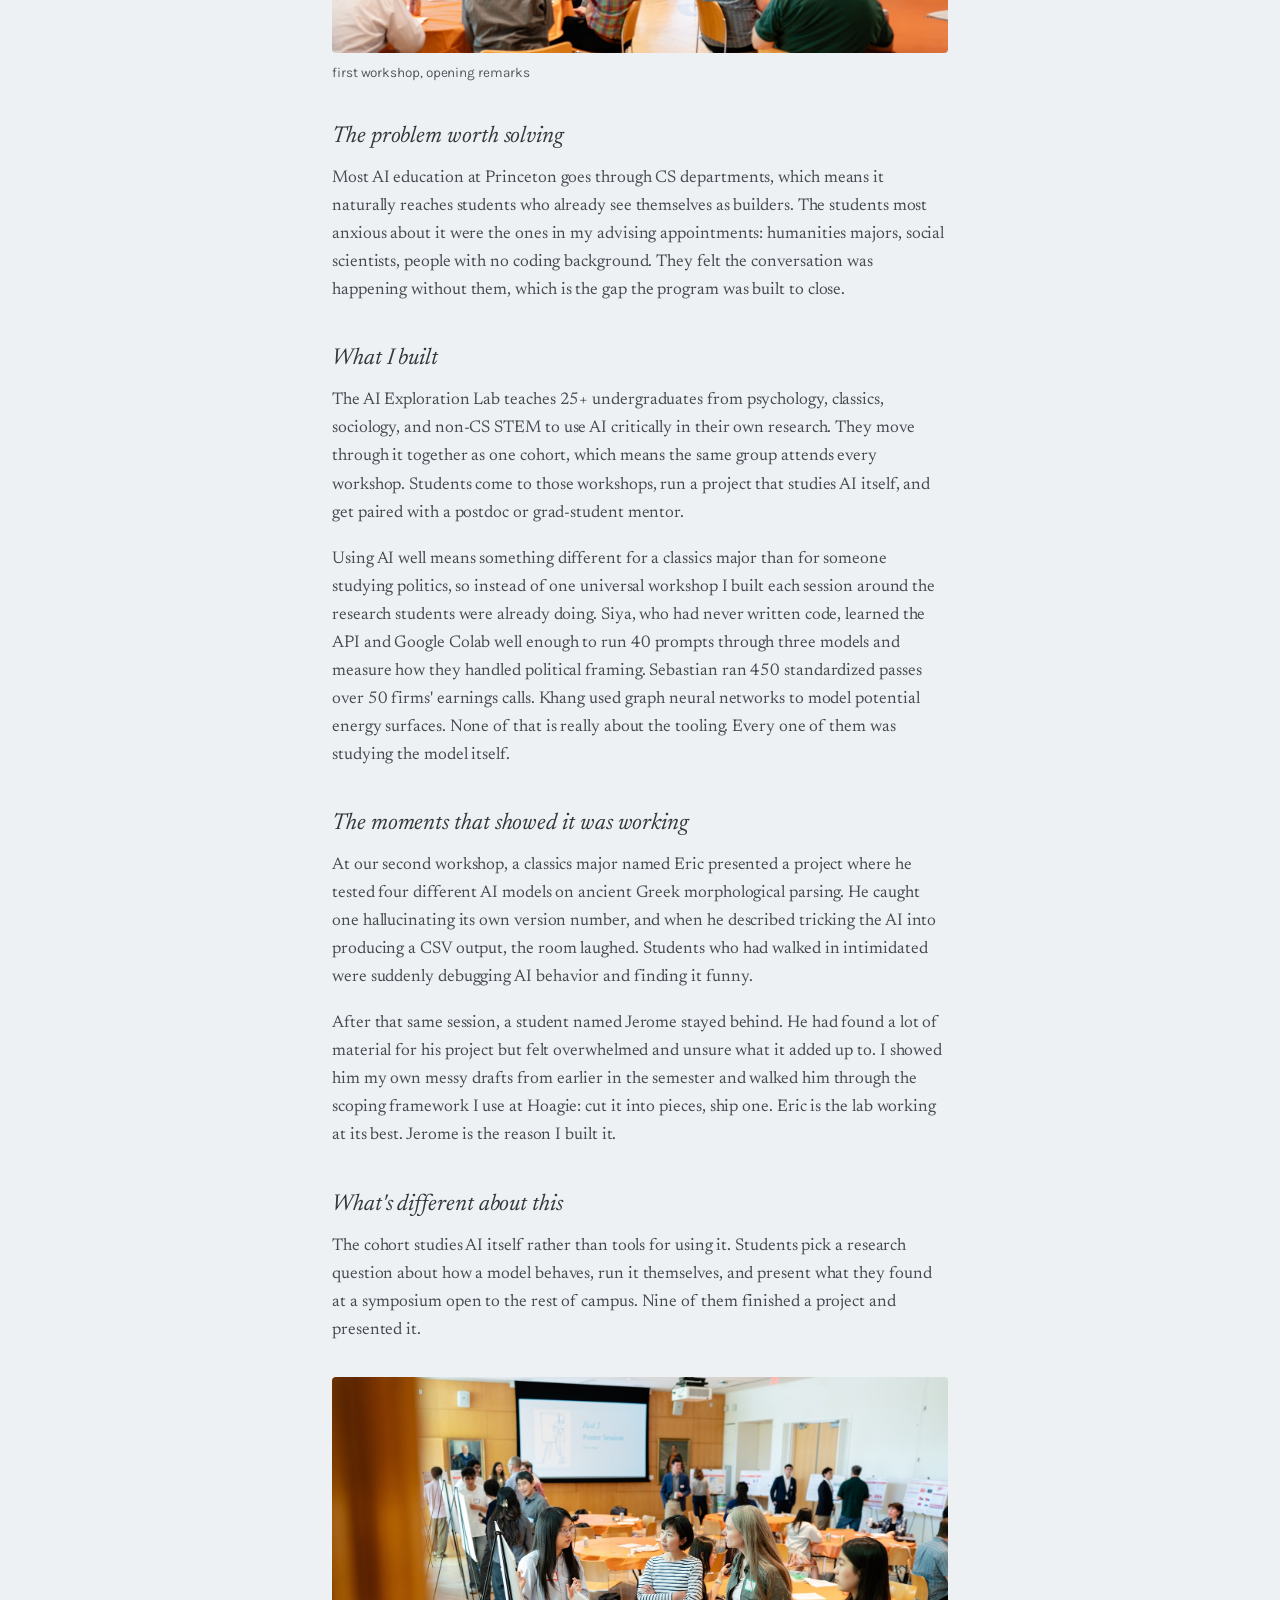
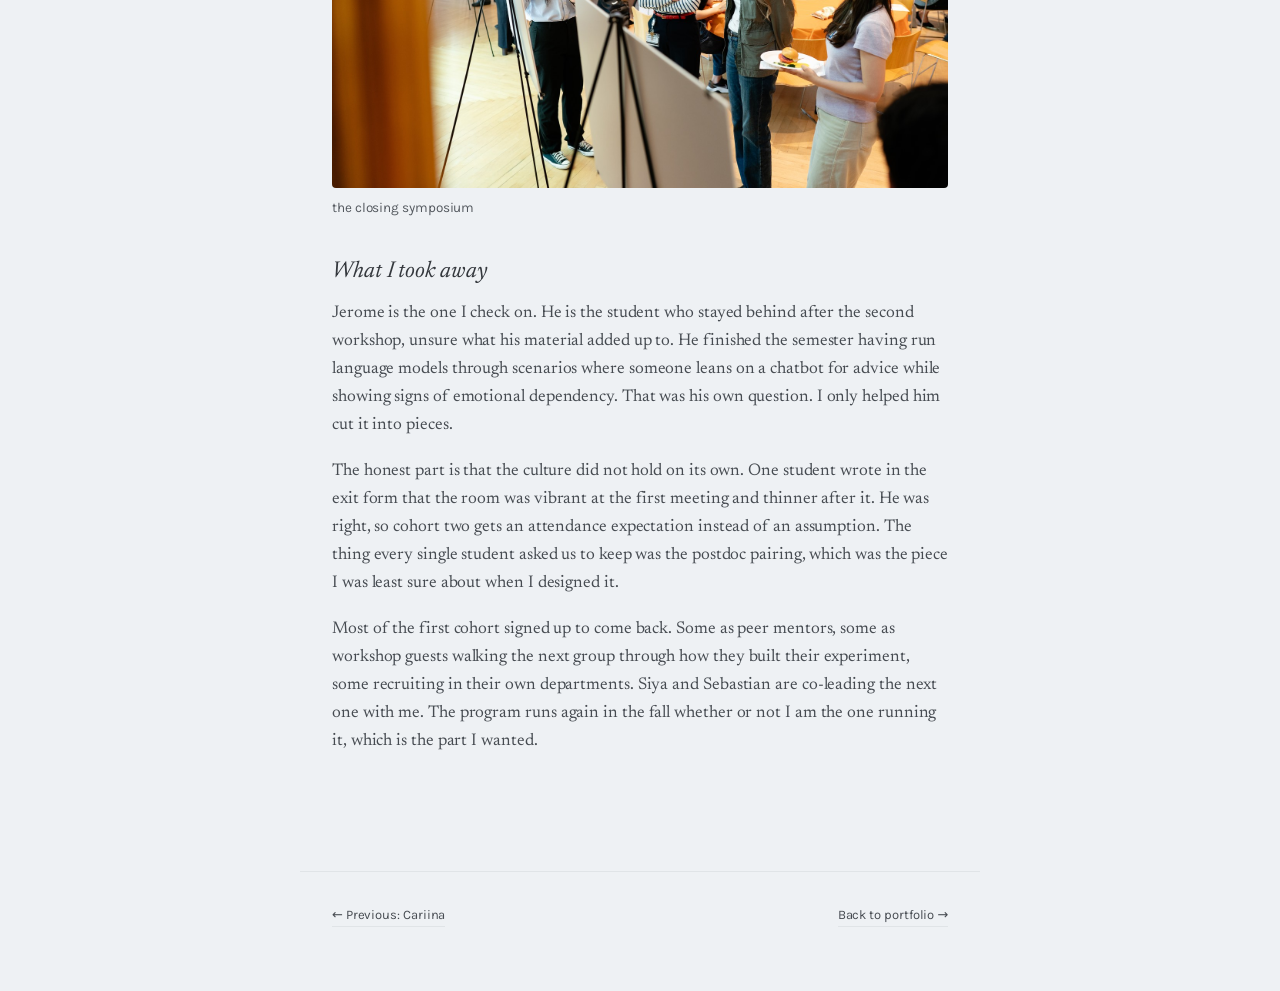
==== commit 1551a183: "de-dot: meta lines become sentences, crumbs become section links, Disney sub-index becomes a sentenc" ====
--- a/case-studies/ai-fluency-lab.html
+++ b/case-studies/ai-fluency-lab.html
@@ -3,9 +3,11 @@
 <head>
 <meta charset="utf-8" />
 <meta name="viewport" content="width=device-width,initial-scale=1" />
-<title>Teaching AI to students outside computer science · Chloe Lau</title>
-<link rel="icon" type="image/png" sizes="32x32" href="../assets/favicon-32.png?v=6" />
-<link rel="apple-touch-icon" sizes="180x180" href="../assets/favicon-180.png?v=6" />
+<title>Teaching AI to students outside computer science - Chloe Lau</title>
+<link rel="icon" href="/favicon.ico" sizes="any" />
+<link rel="icon" type="image/png" sizes="96x96" href="../assets/favicon-96.png?v=7" />
+<link rel="icon" type="image/png" sizes="32x32" href="../assets/favicon-32.png?v=7" />
+<link rel="apple-touch-icon" sizes="180x180" href="../assets/favicon-180.png?v=7" />
 <link rel="preconnect" href="https://fonts.googleapis.com" />
 <link rel="preconnect" href="https://fonts.gstatic.com" crossorigin />
 <link href="https://fonts.googleapis.com/css2?family=Newsreader:ital,opsz,wght@0,6..72,400;0,6..72,500;0,6..72,600;1,6..72,400&family=Karla:wght@400;500&display=swap" rel="stylesheet" />
@@ -15,14 +17,14 @@
 
 <header class="topbar">
   <a class="home" href="../index.html"><span class="arrow">←</span> Chloe Lau</a>
-  <span class="crumb">Case Study · <b>AI Exploration Lab</b></span>
+  <a class="crumb" href="../index.html#projects">Case studies</a>
 </header>
 
 <article>
   <img class="hero-image" src="../assets/ai-fluency-lab-group.jpg" alt="AI Exploration Lab spring 2026 cohort" />
-  <h1>Teaching AI to <em>students outside computer science</em>.</h1>
+  <h1>Teaching AI to students outside computer science.</h1>
   <div class="meta-block">
-    <div class="meta">Princeton AI Lab · Founder and Co-Lead · Dec 2025 to Present</div>
+    <div class="meta">Founder and co-lead of the Princeton AI Exploration Lab since December 2025.</div>
   </div>
 
   <p class="my-role"><b>My role</b>Founded the program and pitched it to the Princeton AI Lab. Co-lead curriculum design and student mentorship, and ran the spring 2026 pilot through to its closing symposium.</p>
--- a/article.css
+++ b/article.css
@@ -57,6 +57,7 @@
   font-size:12.5px;
   color:var(--muted);}
 .topbar .crumb b{color:var(--ink-2);font-weight:500}
+.topbar a.crumb:hover{color:var(--ink)}
 
 /* Article shell */
 article{
@@ -99,9 +100,6 @@
   letter-spacing:-0.01em;
   color:var(--ink);
   margin-bottom:18px;}
-article h1 em{
-  font-style:italic;
-  color:var(--slate);}
 
 /* Subhead meta lines */
 .meta{
@@ -139,6 +137,8 @@
   margin-bottom:18px;}
 article p + p{margin-top:0}
 article em{font-style:italic;color:var(--slate)}
+article p a{color:var(--forest);text-decoration:underline;text-decoration-thickness:1px;text-underline-offset:3px}
+article p a:hover{color:var(--slate)}
 article strong{font-weight:500;color:var(--ink)}
 
 /* Pull quotes */
@@ -162,37 +162,6 @@
   color:var(--ink-2);
   margin-bottom:8px;}
 article ul li::marker{color:var(--slate)}
-
-/* Section kicker (small mono label above a case-study h2) */
-.kicker{
-  font-family:var(--font-meta);
-  font-weight:500;
-  font-size:12.5px;
-  color:var(--muted);
-  display:block;
-  margin:40px 0 0;}
-.kicker + h2{margin-top:4px}
-
-/* Case-study sub-index (visible spine of sections) */
-.subindex{
-  font-family:var(--font-meta);
-  font-size:12.5px;
-  color:var(--muted);
-  padding:14px 0;
-  margin:0 0 8px;
-  border-top:1px solid var(--line);
-  border-bottom:1px solid var(--line);
-  line-height:1.95;}
-.subindex b{
-  font-family:var(--font-meta);
-  display:block;
-  color:var(--slate);
-  font-weight:600;font-size:12.5px;
-  margin-bottom:6px;}
-.subindex a{color:var(--ink-2);border-bottom:1px solid var(--hair);padding-bottom:1px;transition:color .15s ease,border-color .15s ease}
-.subindex a:hover{color:var(--slate);border-color:var(--slate)}
-.subindex .sep{opacity:0.35;margin:0 7px}
-
 
 /* Footer */
 .article-footer{
@@ -221,7 +190,6 @@
   article p, article ul li{font-size:16px}
 
   /* Tap targets: min 44px height for touch accessibility */
-  .subindex a{display:inline-block;padding:11px 0 1px}
   .article-footer a{display:inline-block;padding:11px 0 1px}
 }
 
@@ -265,7 +233,6 @@
 
 /* Second accent: the lighter pen green */
 .my-role b{color:var(--forest-2)}
-.article-nav a:hover{color:var(--forest-2)}
 
 /* Poems: a shaped poem keeps its line lengths; it scrolls sideways on narrow screens instead of wrapping */
 article p.shape{white-space:nowrap;overflow-x:auto;font-size:15px;line-height:1.6;margin-bottom:14px}
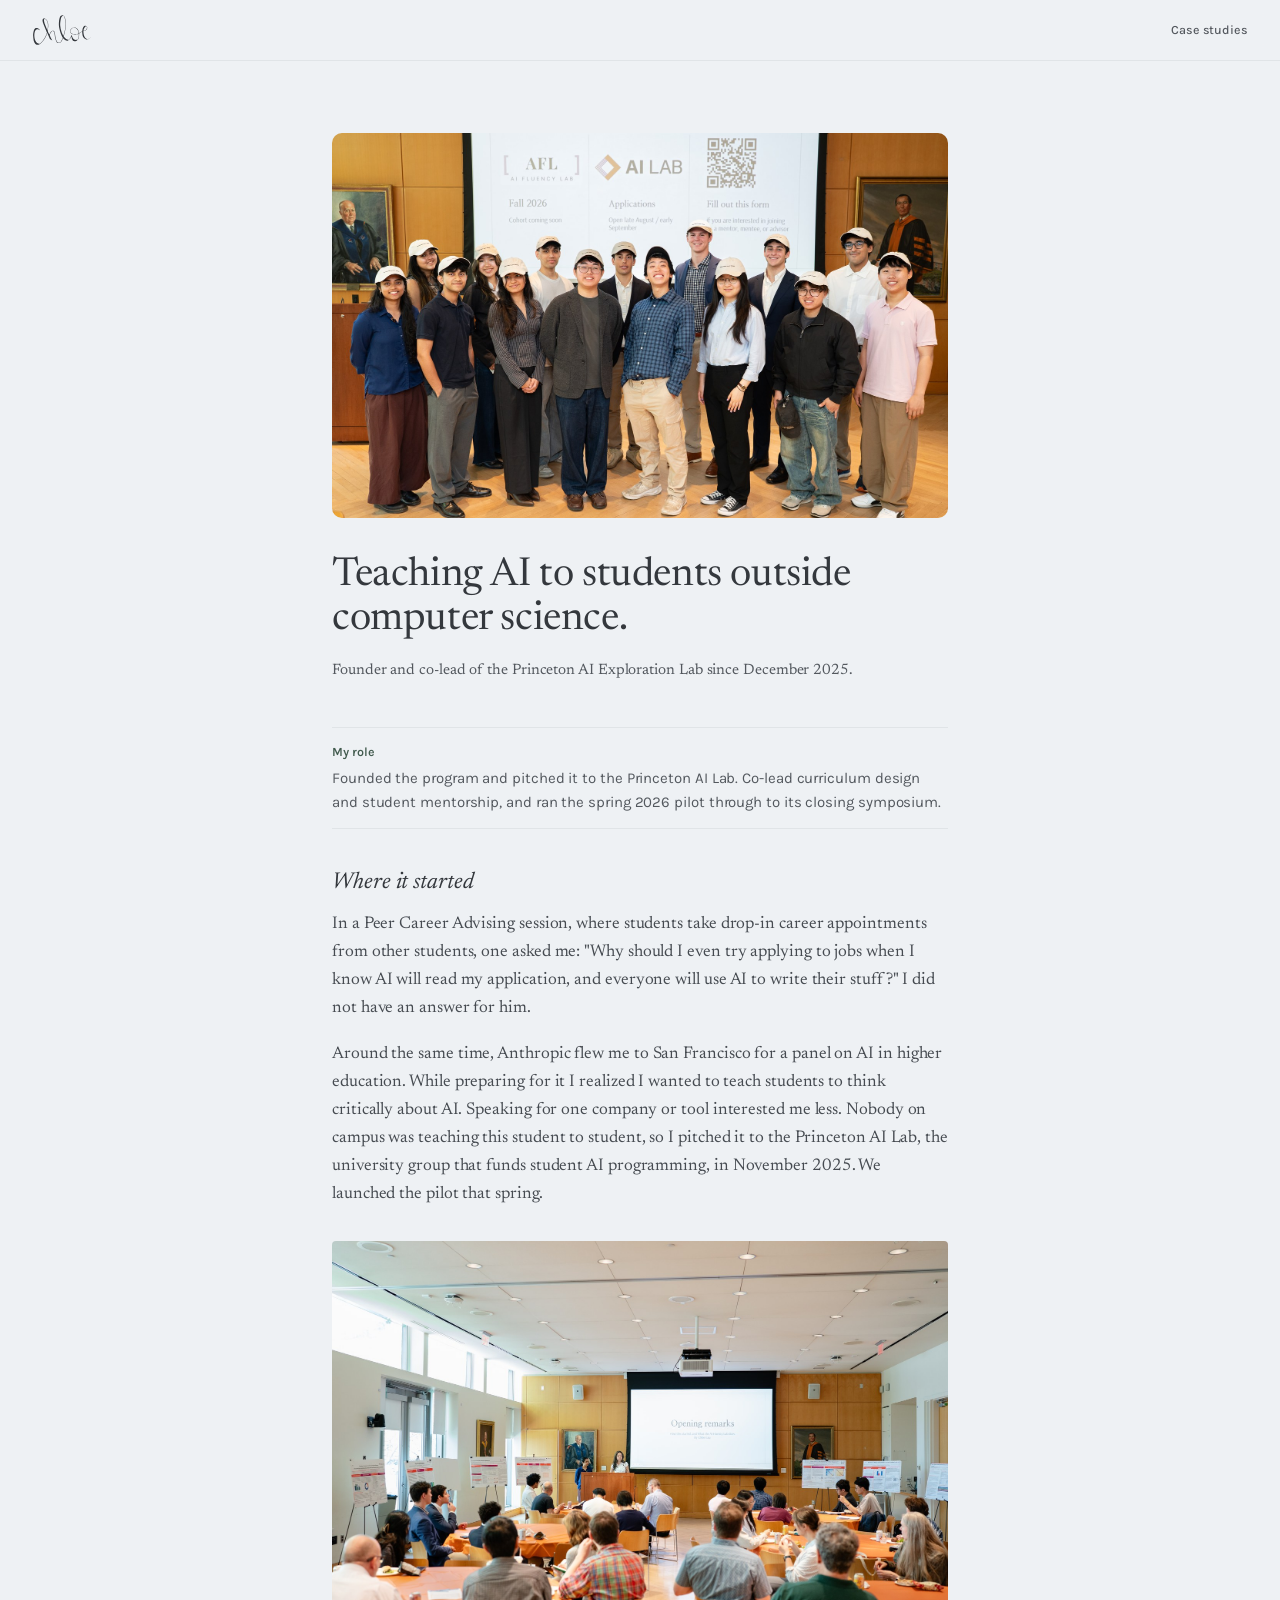
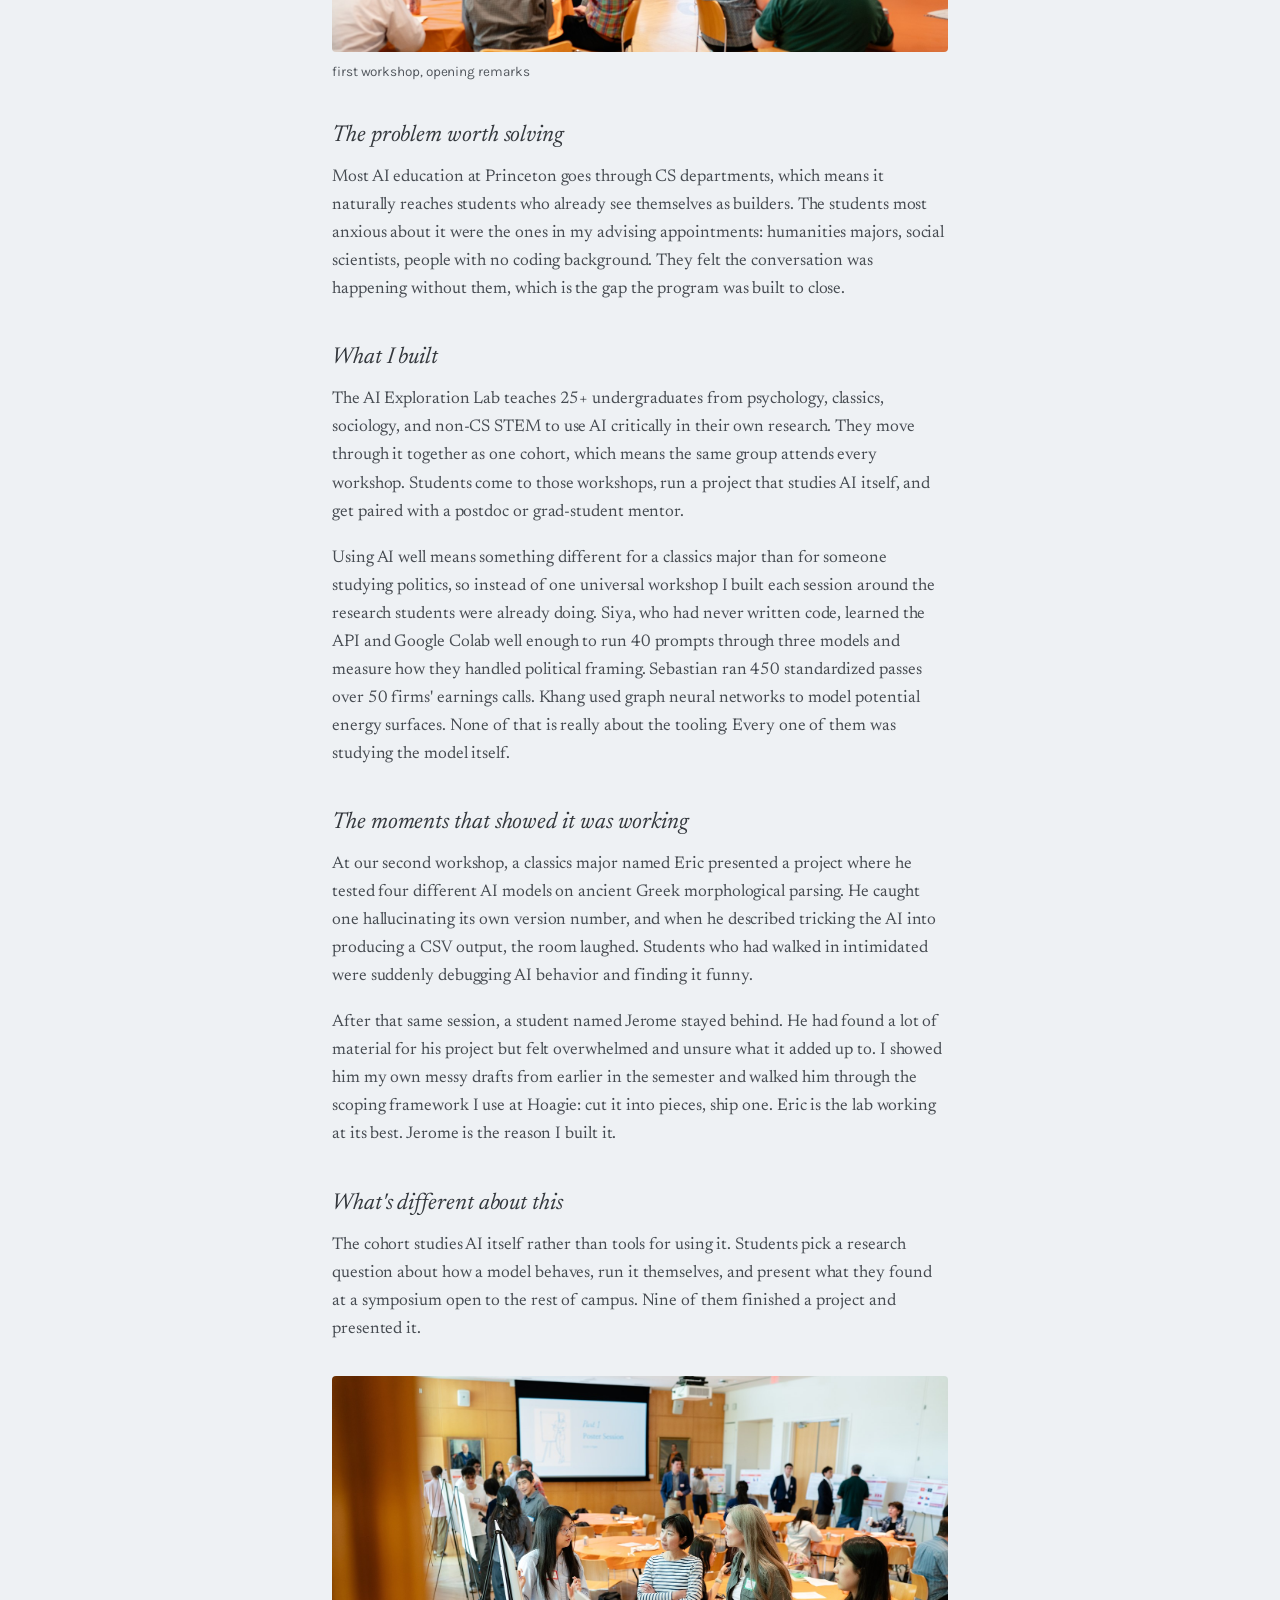
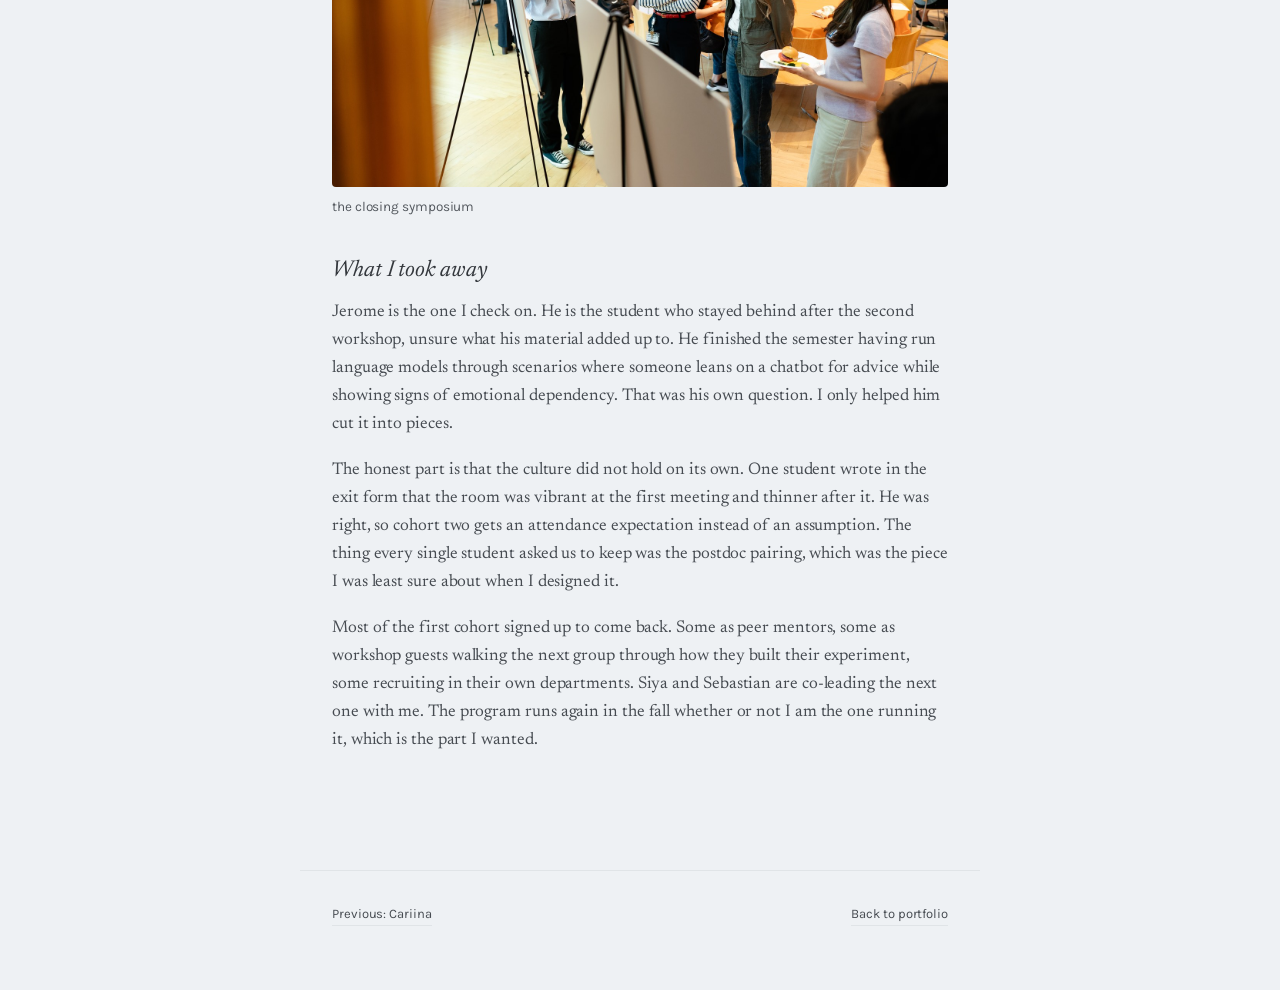
==== commit 78ad1037: "arrows out: row, footer, résumé and prose glyphs removed; sub-page topbar shows the handwritten word" ====
--- a/case-studies/ai-fluency-lab.html
+++ b/case-studies/ai-fluency-lab.html
@@ -16,7 +16,7 @@
 <body>
 
 <header class="topbar">
-  <a class="home" href="../index.html"><span class="arrow">←</span> Chloe Lau</a>
+  <a class="home" href="../index.html"><svg role="img" aria-label="Chloe Lau" viewBox="0 0 1000 534"><title>Chloe Lau</title><path fill="currentColor" d="M77.5 512.3C47.3 501.1 26.3 461.1 23.0 408.6C22.4 399.7 21.2 385.9 20.4 378.0C14.0 319.9 32.2 247.0 55.6 237.3C75.7 228.9 117.5 242.7 127.0 260.8C131.4 269.3 130.0 272.1 124.3 265.9C105.1 244.8 74.2 249.0 56.1 275.1C32.1 309.8 33.8 404.7 59.4 449.6C77.9 482.1 112.5 504.0 130.2 494.6C168.6 474.1 231.6 378.5 247.6 316.7L249.9 307.5L243.2 294.2C230.7 269.2 205.8 208.9 187.5 159.0C174.0 122.2 171.7 90.2 182.1 81.6C197.9 68.3 231.9 78.4 247.3 100.9C272.2 137.1 278.5 188.4 266.2 254.5C260.8 283.9 259.7 279.3 285.6 335.8C290.1 345.4 292.8 347.0 292.8 340.1C292.8 333.9 307.8 306.0 316.1 296.5C330.8 279.7 346.0 274.1 358.9 280.8C375.9 289.5 382.1 305.4 386.4 352.4C390.4 394.8 404.6 446.0 417.1 462.7C434.2 485.6 464.7 485.4 482.1 462.3C489.3 452.8 501.1 429.8 509.0 409.8L514.2 396.6L505.7 382.4C482.8 344.4 468.0 302.0 455.7 239.2C441.0 164.7 452.0 62.6 477.7 34.2C499.1 10.4 528.5 15.3 543.5 45.0C563.6 84.6 572.9 193.8 560.3 242.6C559.4 246.4 557.0 257.5 555.2 267.3C550.6 291.9 542.5 325.5 535.2 350.0L529.2 370.5L532.9 378.5C537.9 389.2 564.6 414.5 578.7 422.0C588.0 427.0 591.2 427.8 602.3 427.9L615.2 428.1L624.4 417.9C638.6 402.3 648.0 384.3 655.8 357.5C658.5 348.5 663.2 346.4 664.5 353.6C666.3 364.0 676.4 394.3 680.4 401.6C694.4 426.9 713.8 435.4 746.5 430.5L759.3 428.7L765.2 419.8C772.8 408.3 777.5 393.0 779.7 372.5C783.5 337.5 781.6 324.6 773.8 331.8C772.9 332.6 764.9 335.8 756.0 338.9C694.0 360.4 620.8 321.7 635.9 275.5C649.6 233.4 695.6 212.0 732.5 230.5C757.9 243.1 773.8 265.9 781.7 300.9C783.8 310.6 786.2 318.4 787.0 318.4C790.1 318.4 808.8 307.5 823.2 297.3L838.5 286.4L839.8 273.9C843.6 235.5 861.7 201.4 881.0 196.0C910.8 187.8 932.3 219.2 917.8 249.7C908.6 269.3 897.0 277.9 873.6 282.6L859.0 285.5L858.5 294.5C857.3 313.5 867.9 364.0 876.6 380.9C889.6 406.4 923.7 425.8 941.2 417.8C948.6 414.4 968.7 398.5 974.9 391.1C982.9 381.6 980.6 387.5 972.2 397.8C950.9 424.2 925.5 432.6 897.4 422.4C857.0 407.7 841.3 379.2 838.2 314.8L837.2 293.3L812.1 310.2L787.1 327.0L786.2 355.5C784.4 406.7 770.6 434.7 740.1 448.7C696.2 468.8 668.3 447.7 660.4 388.3C658.7 374.7 658.1 372.8 656.6 376.3C643.0 409.7 623.3 433.4 602.7 441.1C580.4 449.6 557.7 441.9 533.0 417.7C515.9 401.0 518.7 402.2 515.5 409.9C491.4 468.0 477.9 484.3 452.7 485.6C422.6 487.1 407.3 471.0 393.5 423.7C385.3 395.6 383.2 384.9 379.6 352.8C374.3 305.0 370.9 295.1 356.7 286.8C347.2 281.2 341.9 282.1 330.4 291.3C310.9 306.6 293.0 345.9 298.3 361.3C302.3 372.6 328.7 422.6 336.5 433.7C341.0 440.0 335.2 440.5 326.6 434.6C322.5 431.8 315.0 427.5 309.8 425.0C299.6 420.1 298.2 418.2 290.2 397.6C288.1 391.9 281.2 376.2 275.0 362.7C268.8 349.1 261.7 333.2 259.3 327.4C253.7 314.1 253.5 314.1 249.6 328.1C232.6 388.9 174.2 475.0 134.1 498.6C112.7 511.2 89.7 516.7 77.5 512.3ZM531.0 343.5C539.4 312.8 549.9 268.1 553.3 247.8C555.1 237.5 557.0 226.3 557.5 223.0C567.4 167.3 551.1 54.9 530.1 33.3C513.4 16.1 487.4 43.6 480.0 86.3C477.1 103.3 475.6 114.0 470.8 153.3C468.7 170.7 470.1 197.3 474.3 215.4C475.6 221.0 476.7 229.1 476.7 233.5C476.7 237.8 479.1 249.3 482.0 259.0C484.9 268.7 489.2 283.9 491.4 292.8C497.4 315.7 519.5 362.7 524.3 362.7C525.1 362.7 528.1 354.0 531.0 343.5ZM746.7 336.2C781.5 326.1 782.2 325.1 776.2 299.0C765.0 251.2 732.1 222.8 694.2 228.4C662.2 233.1 630.8 275.8 641.5 300.1C655.1 330.7 705.6 348.1 746.7 336.2ZM888.0 273.3C910.9 262.1 923.7 233.1 914.4 213.8C909.6 204.1 906.5 202.2 899.7 205.1C893.8 207.6 882.0 217.5 882.0 219.9C882.0 220.8 878.6 226.7 874.6 232.9C867.5 243.9 859.8 266.1 859.8 275.8C859.8 281.1 874.7 279.8 888.0 273.3ZM262.3 248.4C275.1 168.6 259.5 102.9 223.8 86.0C206.6 77.9 198.0 86.7 200.0 110.2C201.0 122.0 209.8 158.5 212.9 164.0C213.8 165.6 218.0 175.9 222.1 186.9C228.4 203.5 240.5 231.9 255.1 264.2C258.7 272.2 258.4 272.9 262.3 248.4Z"/></svg></a>
   <a class="crumb" href="../index.html#projects">Case studies</a>
 </header>
 
@@ -64,8 +64,8 @@
 </article>
 
 <footer class="article-footer">
-  <a href="cariina.html">← Previous: Cariina</a>
-  <a href="../index.html">Back to portfolio →</a>
+  <a href="cariina.html">Previous: Cariina</a>
+  <a href="../index.html">Back to portfolio</a>
 </footer>
 
 </body>
--- a/article.css
+++ b/article.css
@@ -50,7 +50,7 @@
   display:inline-flex;align-items:center;gap:8px;
   transition:color .15s;}
 .topbar .home:hover{color:var(--slate-2)}
-.topbar .home .arrow{font-size:16px;color:var(--muted)}
+.topbar .home svg{height:32px;width:auto;display:block}
 .topbar .crumb{
   font-family:var(--font-meta);
   font-weight:500;
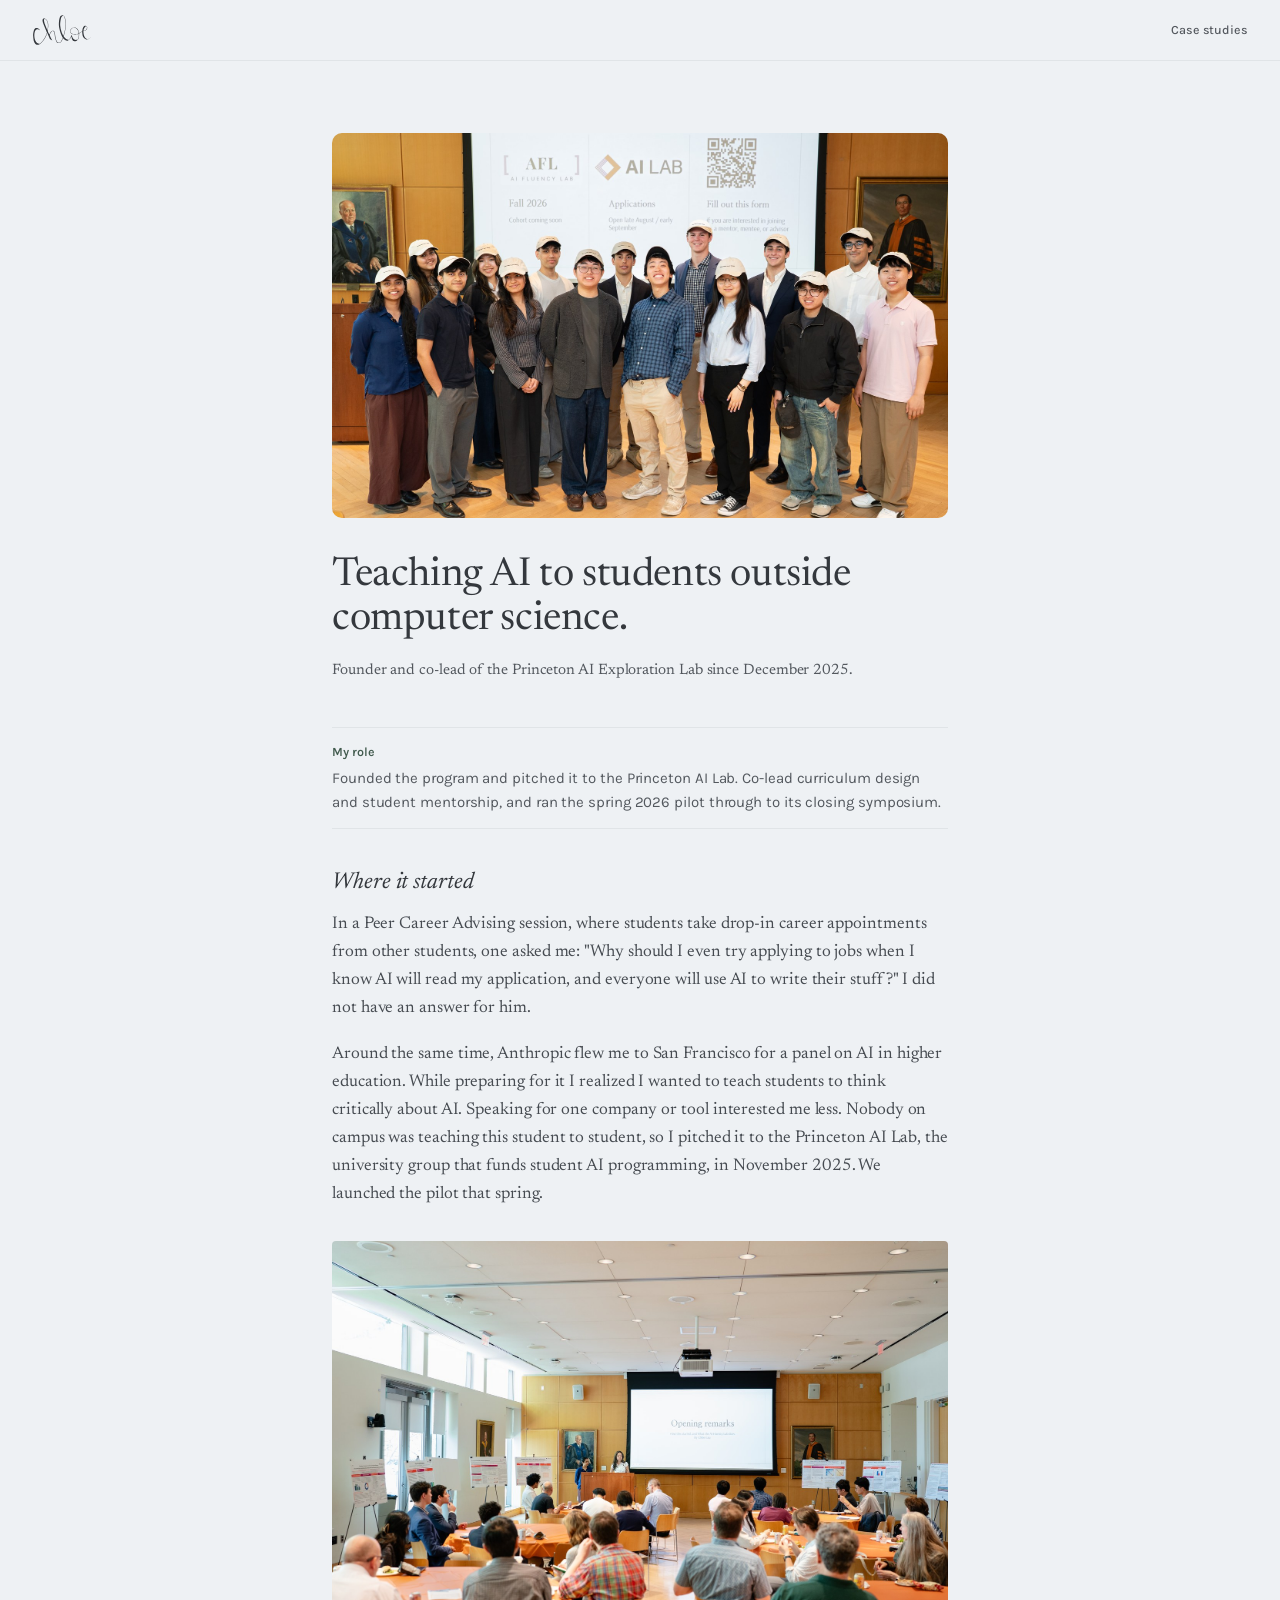
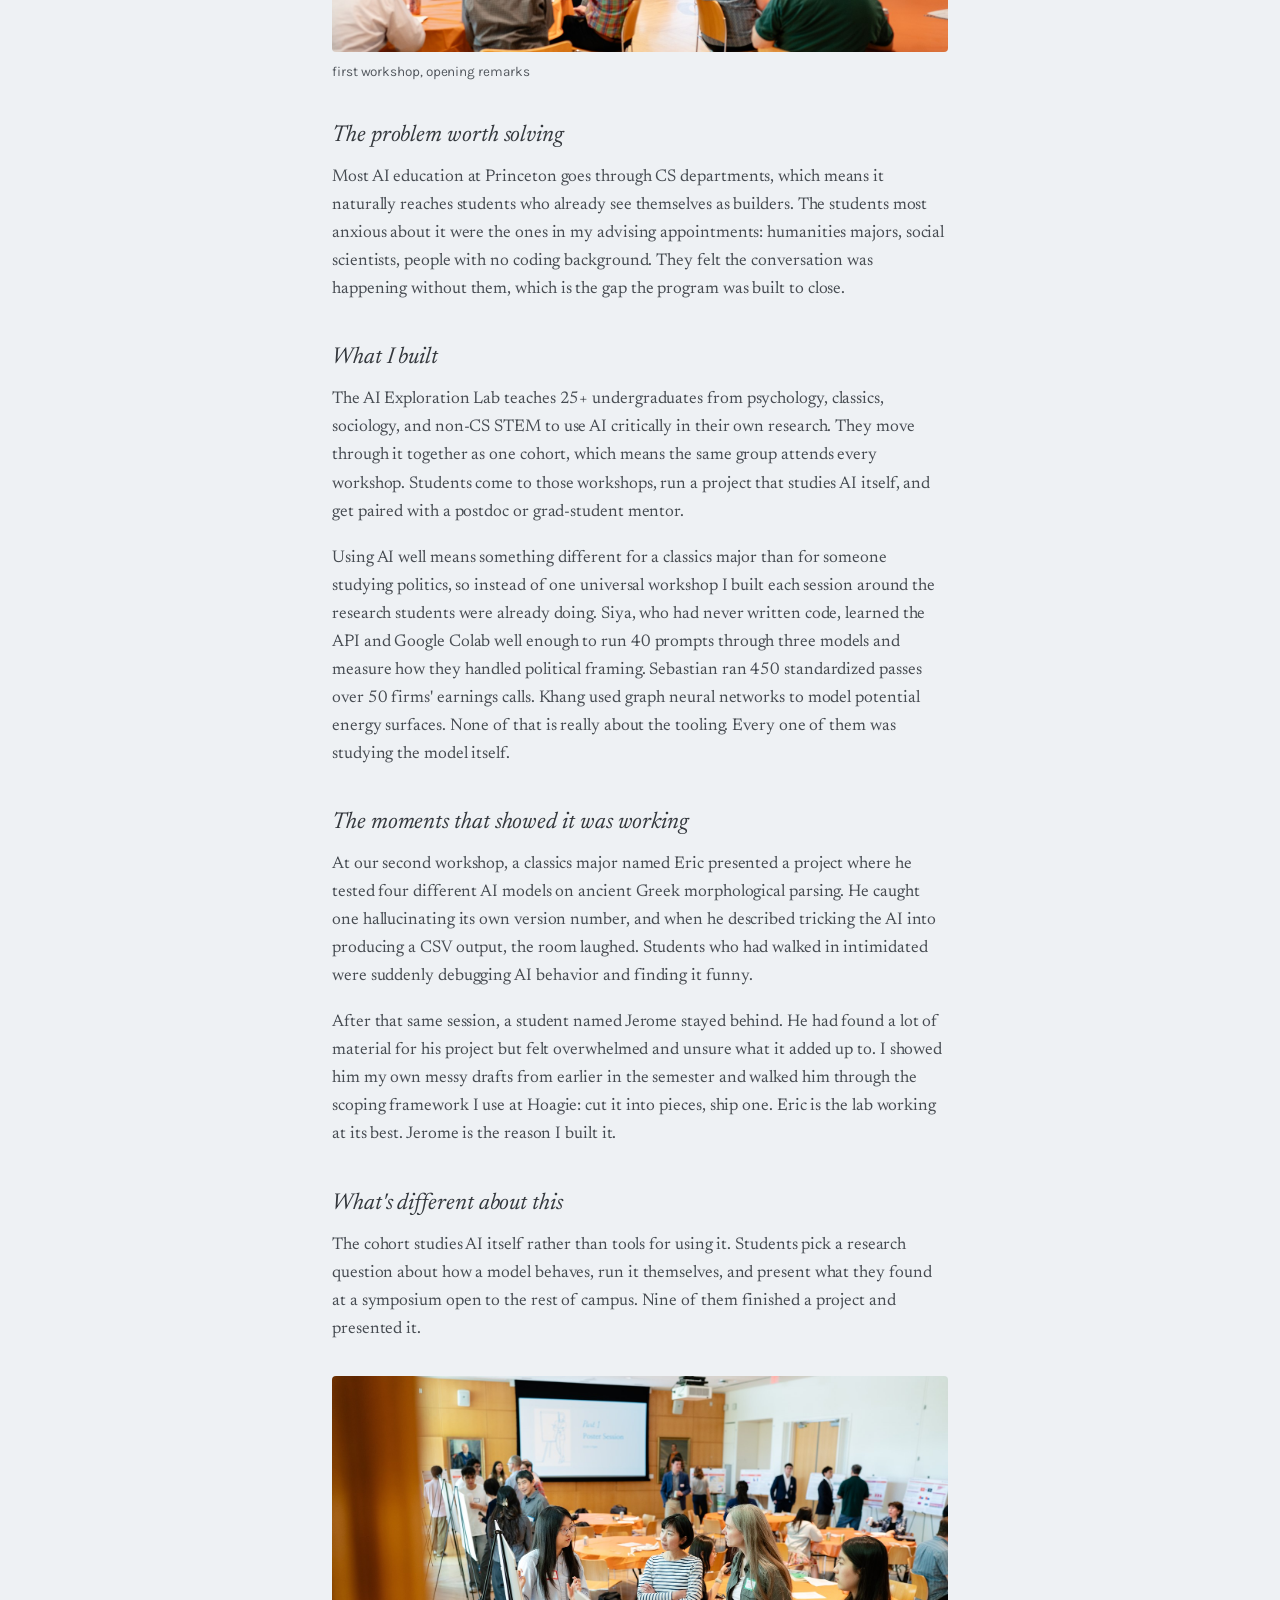
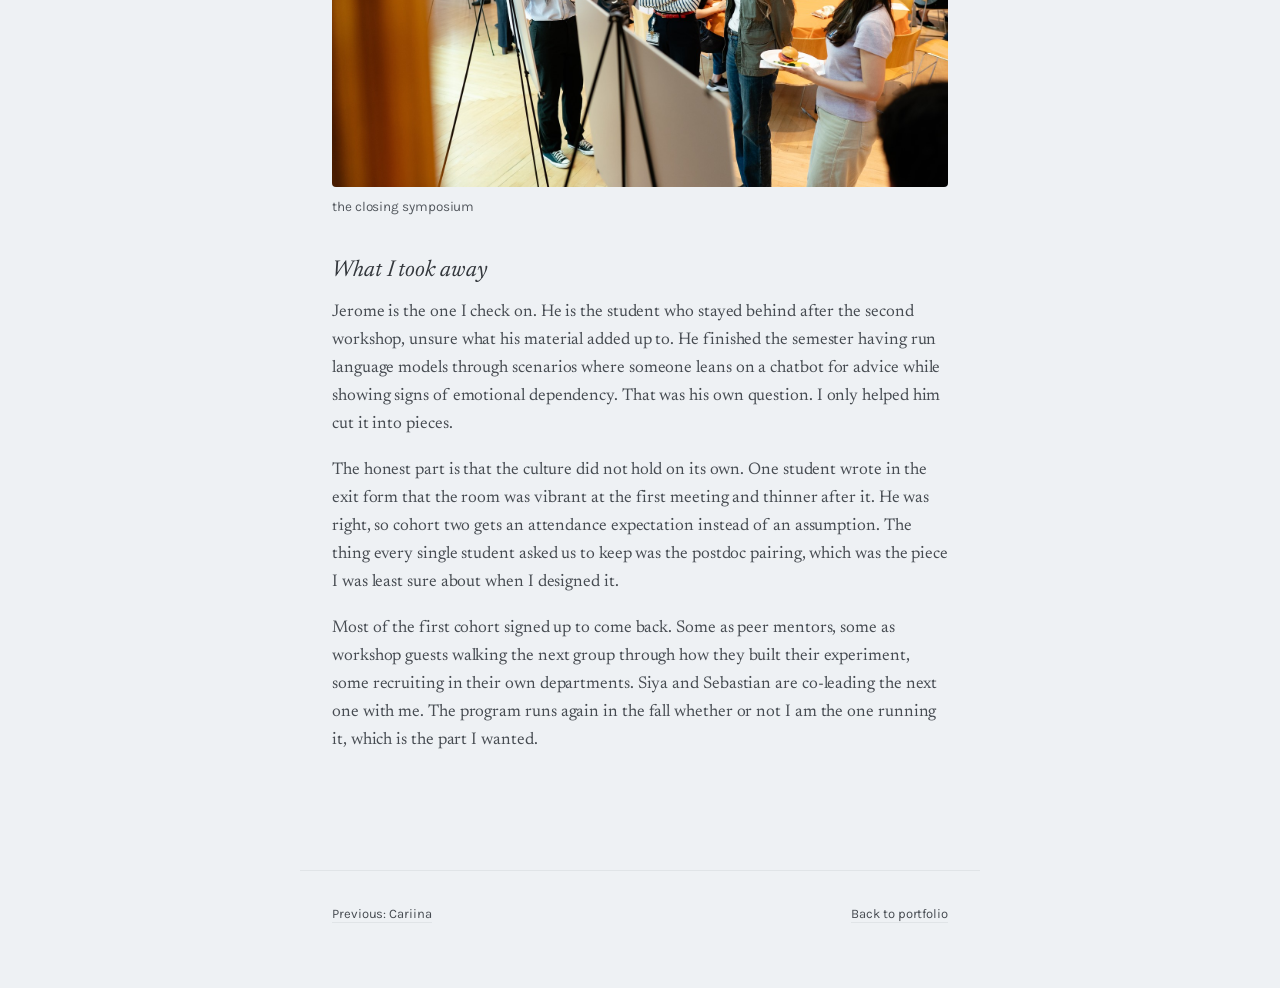
==== commit 028bdb88: "hover previews: a lesson line under each case-study row, the first sentence under each blog title, t" ====
--- a/case-studies/ai-fluency-lab.html
+++ b/case-studies/ai-fluency-lab.html
@@ -64,8 +64,8 @@
 </article>
 
 <footer class="article-footer">
-  <a href="cariina.html">Previous: Cariina</a>
-  <a href="../index.html">Back to portfolio</a>
+  <a href="cariina.html"><span>Previous: Cariina</span></a>
+  <a href="../index.html"><span>Back to portfolio</span></a>
 </footer>
 
 </body>
--- a/article.css
+++ b/article.css
@@ -170,14 +170,21 @@
   margin:0 auto;
   padding:32px 32px 64px;
   border-top:1px solid var(--line);
-  display:flex;justify-content:space-between;align-items:center;
+  display:flex;justify-content:space-between;align-items:flex-start;
   font-size:13px;color:var(--muted);}
 .article-footer a{
   color:var(--ink-2);
-  border-bottom:1px solid var(--line);
-  padding-bottom:1px;
-  transition:color .15s, border-color .15s;}
-.article-footer a:hover{color:var(--slate-2);border-color:var(--slate)}
+  display:inline-block;
+  transition:color .15s;}
+.article-footer a>span{border-bottom:1px solid var(--line);padding-bottom:1px;transition:border-color .15s}
+.article-footer a:hover{color:var(--slate-2)}
+.article-footer a:hover>span{border-color:var(--slate)}
+/* On hover, the next page's title under the link */
+.article-footer a[data-deck]{text-align:right}
+.article-footer a[data-deck]::after{content:attr(data-deck);display:block;font-size:13px;color:var(--muted);margin-top:4px;min-height:19px;opacity:0;transition:opacity .15s;text-align:right}
+.article-footer a:hover::after,.article-footer a:focus-visible::after{opacity:1}
+@media (hover:none){.article-footer a[data-deck]::after{display:none}}
+@media (prefers-reduced-motion:reduce){.article-footer a::after,.article-footer a,.article-footer a>span{transition:none}}
 
 .topbar .crumb{min-width:0;white-space:nowrap;overflow:hidden;text-overflow:ellipsis;max-width:55%}
 
@@ -214,7 +221,9 @@
   /* Strip sticky behavior + interactivity */
   .topbar{position:static !important;background:var(--bone) !important;backdrop-filter:none !important;padding:0 0 14px;border-bottom:1px solid var(--line) !important}
   .article-footer{margin-top:32px}
-  .article-footer a{color:var(--ink-2) !important;border-bottom:none}
+  .article-footer a{color:var(--ink-2) !important}
+  .article-footer a>span{border-bottom:none}
+  .article-footer a::after{display:none}
   article h1{font-size:clamp(28px,4.4vw,40px)}
   article h2{font-size:23px}
   article p, article ul li{font-size:15px}
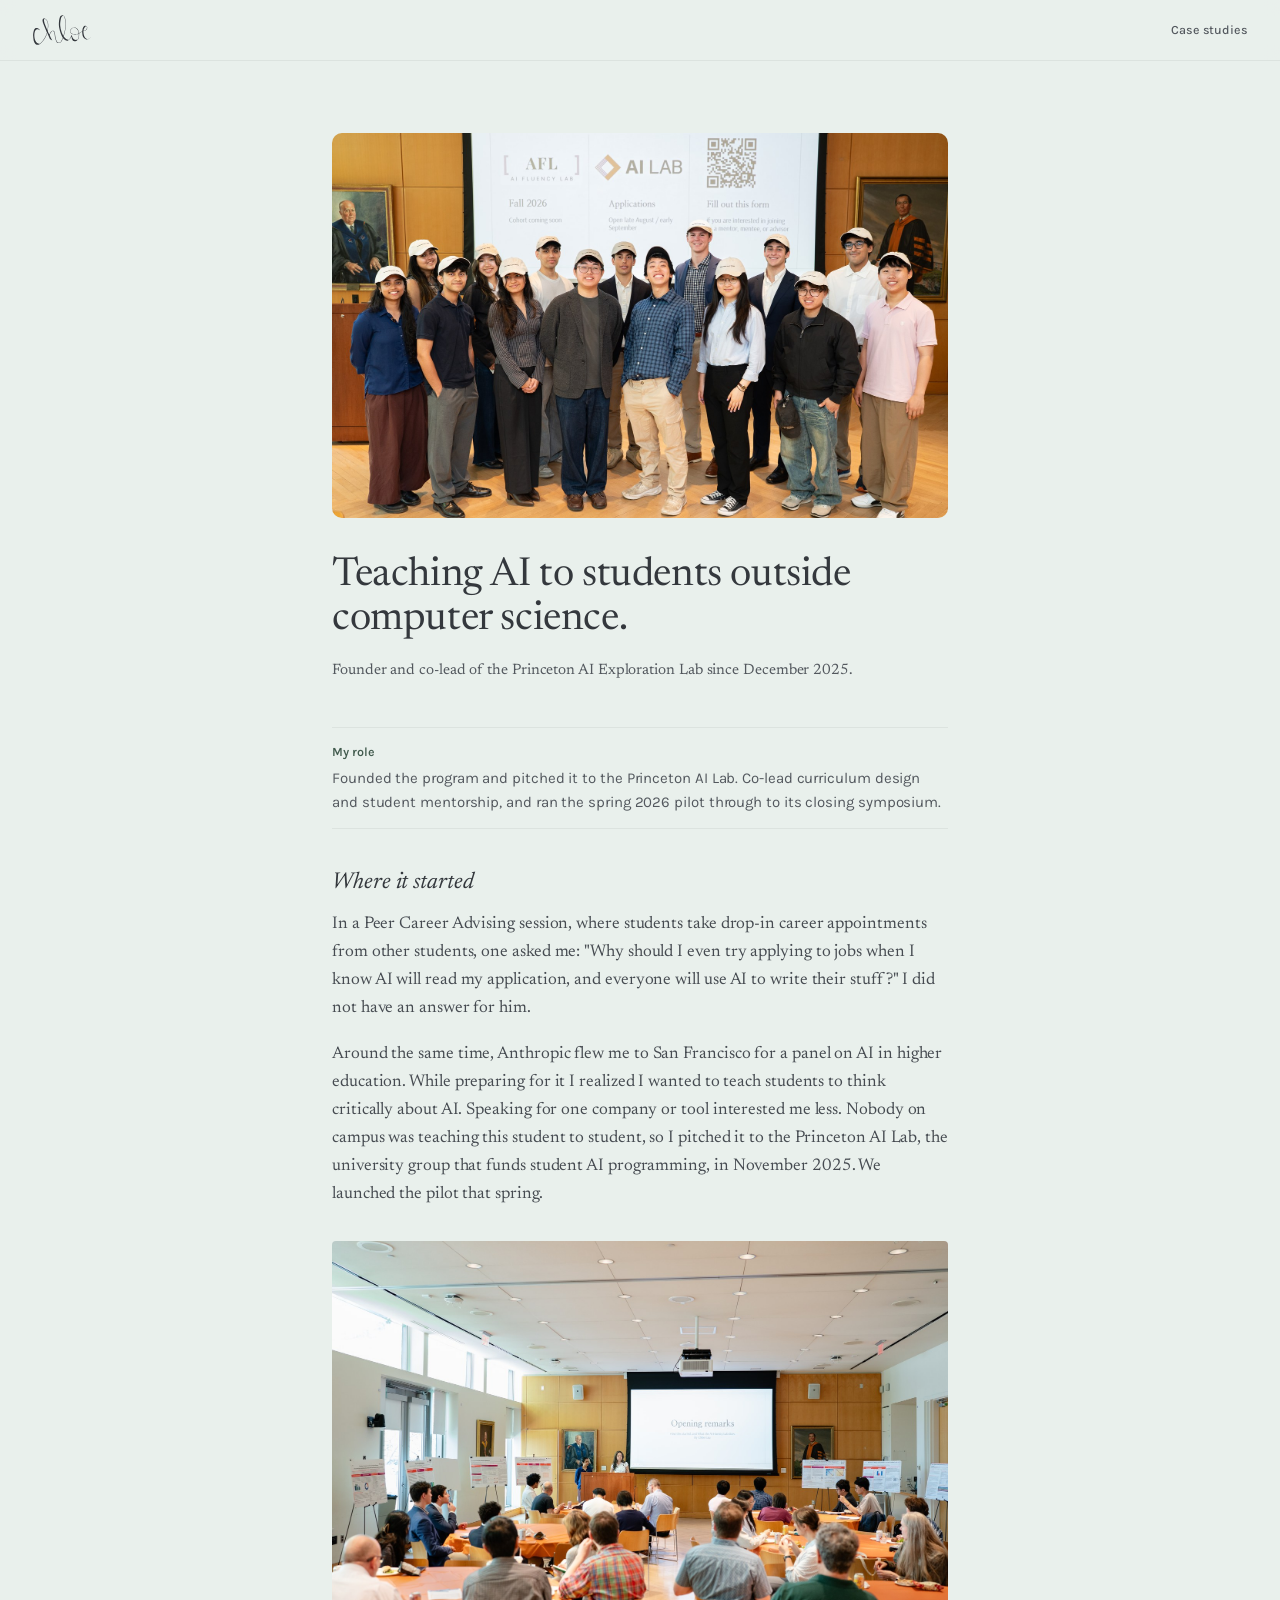
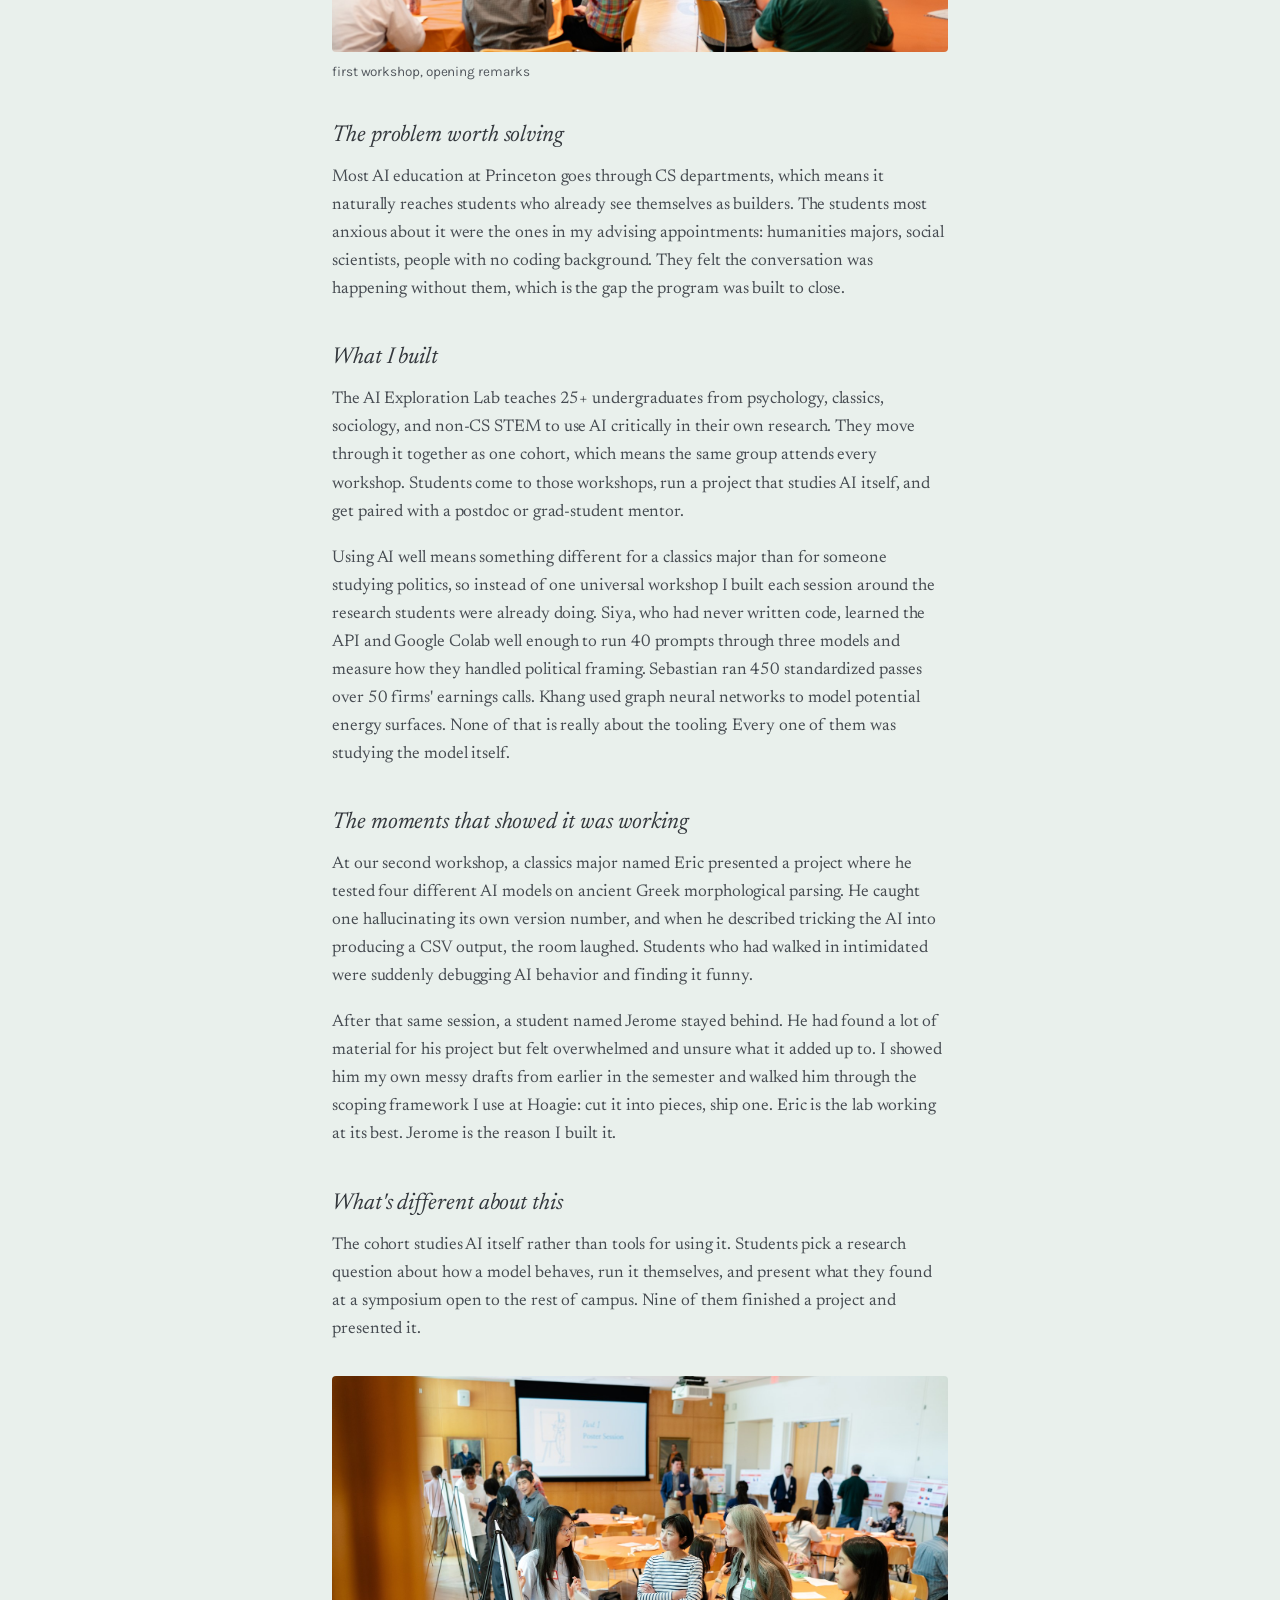
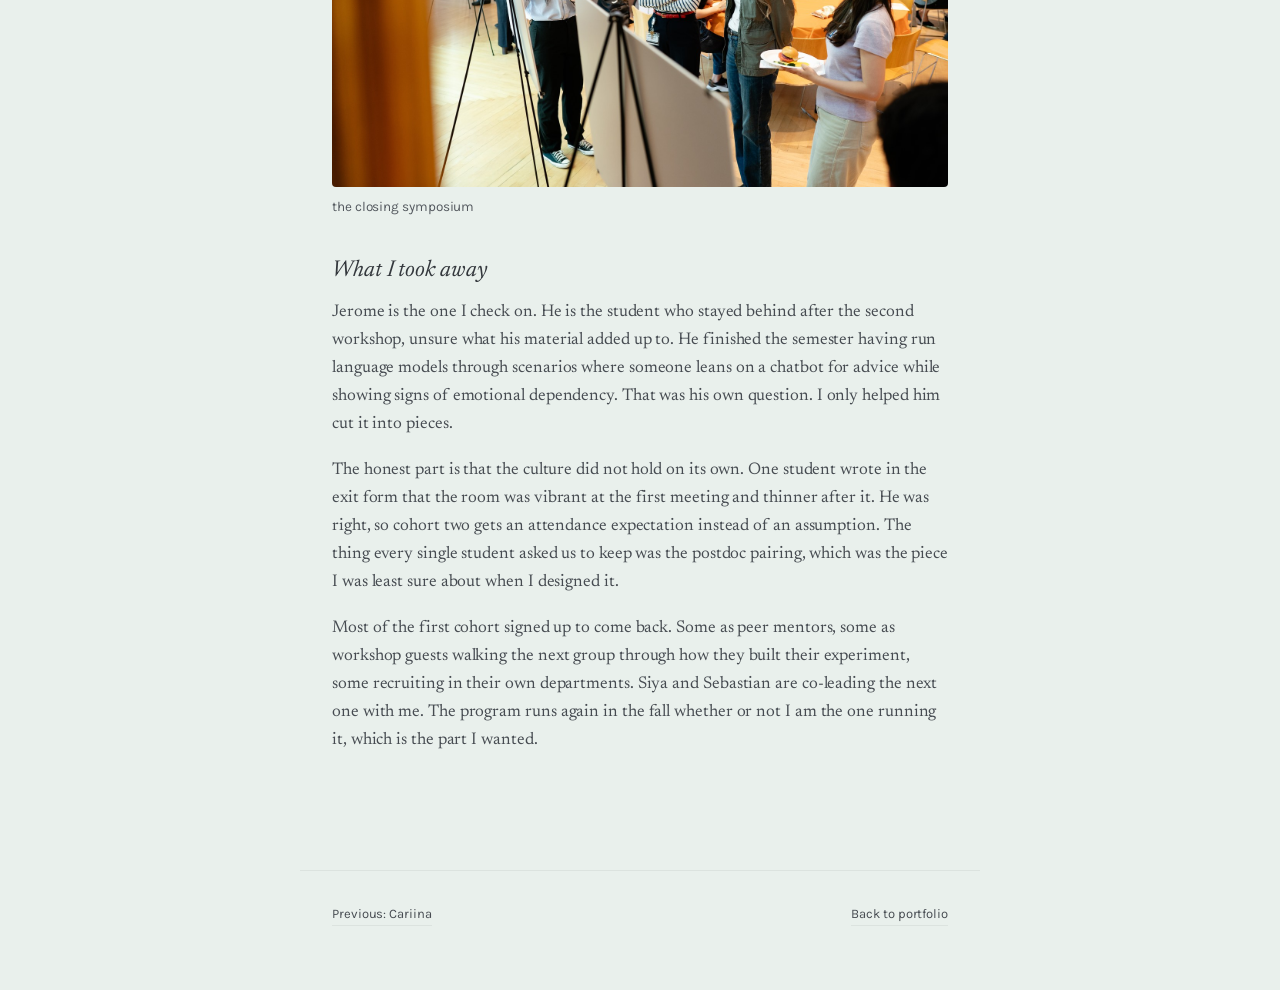
==== commit 3dce4bc3: "hover: the next-page title under sub-page footer links comes out too; the gate stops asserting previ" ====
--- a/case-studies/ai-fluency-lab.html
+++ b/case-studies/ai-fluency-lab.html
@@ -64,8 +64,8 @@
 </article>
 
 <footer class="article-footer">
-  <a href="cariina.html"><span>Previous: Cariina</span></a>
-  <a href="../index.html"><span>Back to portfolio</span></a>
+  <a href="cariina.html">Previous: Cariina</a>
+  <a href="../index.html">Back to portfolio</a>
 </footer>
 
 </body>
--- a/article.css
+++ b/article.css
@@ -3,8 +3,8 @@
 /* Sub-page article styles. Tokens mirror index.html. */
 
 :root{
-  --bone:#EEF1F4;
-  --bone-2:#DDE3E9;
+  --bone:#E9F0EC;
+  --bone-2:#D5E3DB;
   --ink:#34383D;
   --ink-2:#464B51;
   --muted:#53585E;
@@ -38,7 +38,7 @@
 /* Top bar */
 .topbar{
   position:sticky;top:0;z-index:10;
-  background:rgba(238,241,244,0.94);
+  background:rgba(233,240,236,0.94);
   backdrop-filter:blur(8px);
   border-bottom:1px solid var(--line);
   padding:14px 32px;
@@ -170,21 +170,14 @@
   margin:0 auto;
   padding:32px 32px 64px;
   border-top:1px solid var(--line);
-  display:flex;justify-content:space-between;align-items:flex-start;
+  display:flex;justify-content:space-between;align-items:center;
   font-size:13px;color:var(--muted);}
 .article-footer a{
   color:var(--ink-2);
-  display:inline-block;
-  transition:color .15s;}
-.article-footer a>span{border-bottom:1px solid var(--line);padding-bottom:1px;transition:border-color .15s}
-.article-footer a:hover{color:var(--slate-2)}
-.article-footer a:hover>span{border-color:var(--slate)}
-/* On hover, the next page's title under the link */
-.article-footer a[data-deck]{text-align:right}
-.article-footer a[data-deck]::after{content:attr(data-deck);display:block;font-size:13px;color:var(--muted);margin-top:4px;min-height:19px;opacity:0;transition:opacity .15s;text-align:right}
-.article-footer a:hover::after,.article-footer a:focus-visible::after{opacity:1}
-@media (hover:none){.article-footer a[data-deck]::after{display:none}}
-@media (prefers-reduced-motion:reduce){.article-footer a::after,.article-footer a,.article-footer a>span{transition:none}}
+  border-bottom:1px solid var(--line);
+  padding-bottom:1px;
+  transition:color .15s, border-color .15s;}
+.article-footer a:hover{color:var(--slate-2);border-color:var(--slate)}
 
 .topbar .crumb{min-width:0;white-space:nowrap;overflow:hidden;text-overflow:ellipsis;max-width:55%}
 
@@ -221,9 +214,7 @@
   /* Strip sticky behavior + interactivity */
   .topbar{position:static !important;background:var(--bone) !important;backdrop-filter:none !important;padding:0 0 14px;border-bottom:1px solid var(--line) !important}
   .article-footer{margin-top:32px}
-  .article-footer a{color:var(--ink-2) !important}
-  .article-footer a>span{border-bottom:none}
-  .article-footer a::after{display:none}
+  .article-footer a{color:var(--ink-2) !important;border-bottom:none}
   article h1{font-size:clamp(28px,4.4vw,40px)}
   article h2{font-size:23px}
   article p, article ul li{font-size:15px}
